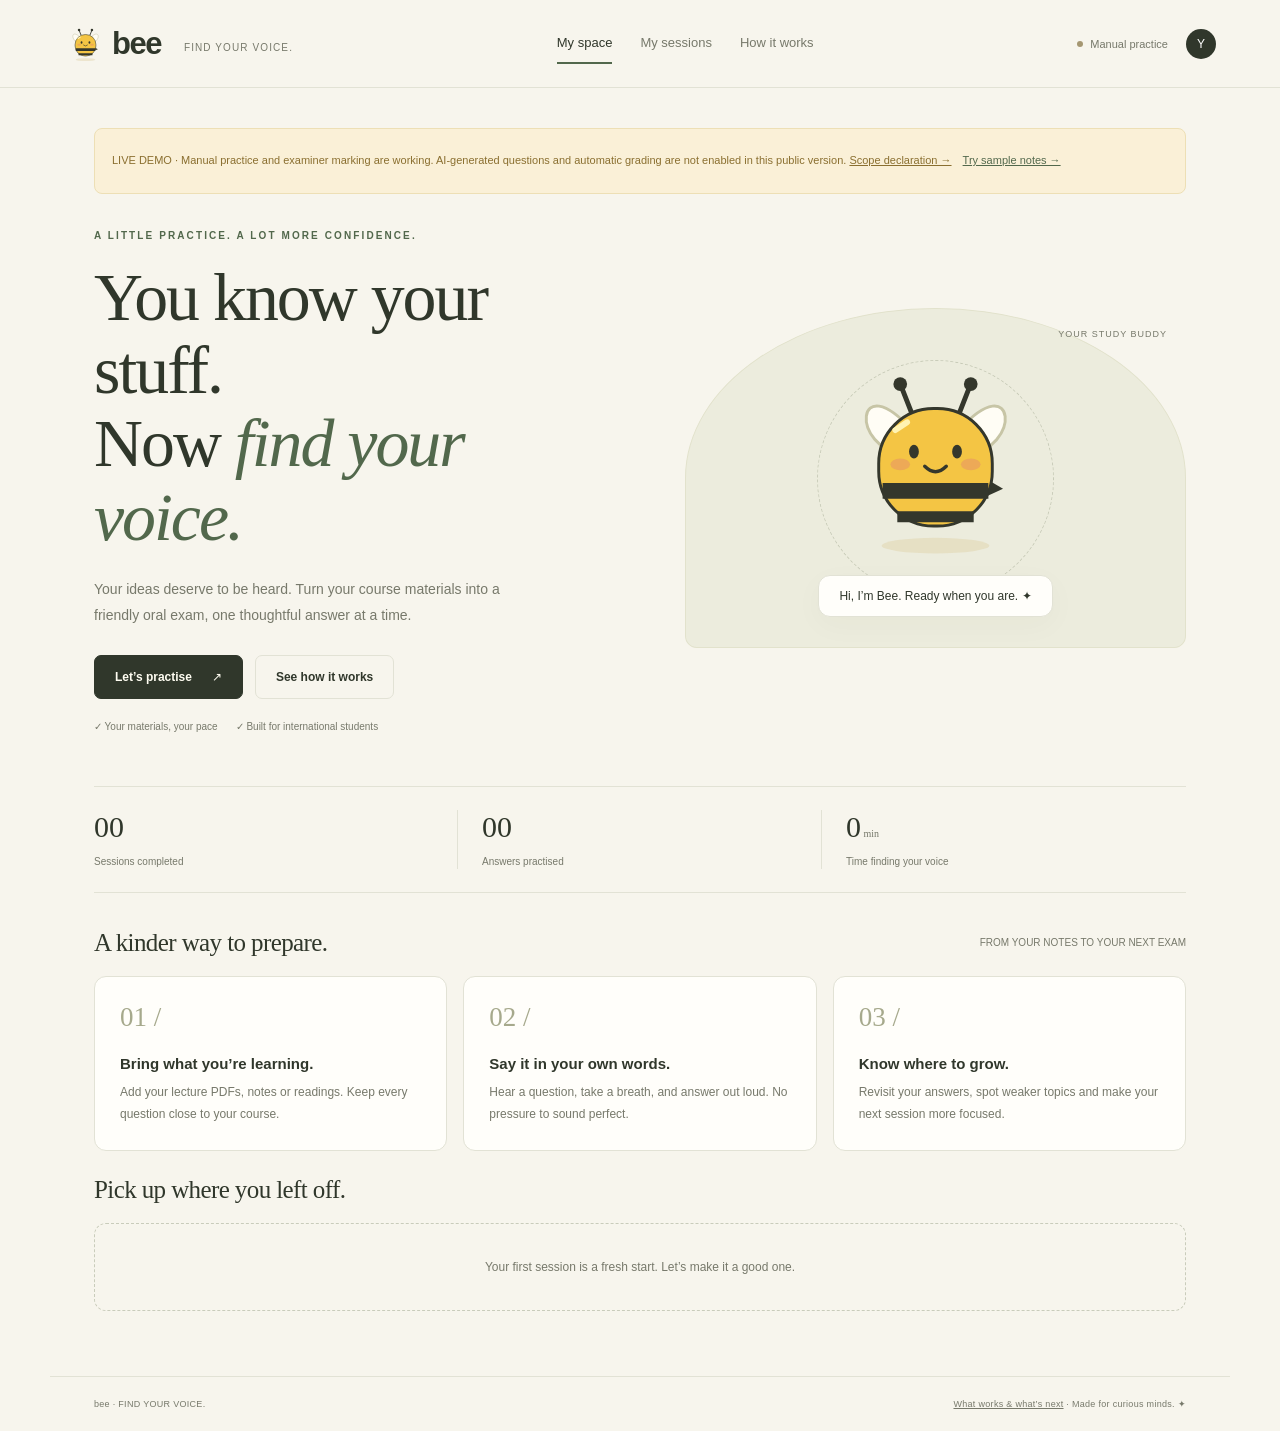
==== index.html @ 73a121e1 "Add files via upload" ====
<!doctype html>
<html lang="en"><head><meta charset="utf-8"><meta name="viewport" content="width=device-width, initial-scale=1"><meta name="theme-color" content="#f7f5ed"><meta name="description" content="Bee helps international students turn course material into confident oral-exam answers."><title>Bee — Find your voice.</title><link rel="icon" href="/bee.svg" type="image/svg+xml"><link rel="stylesheet" href="/styles.css"></head>
<body><a class="skip" href="#main">Skip to content</a><div id="shell"></div><div id="toast" role="status" aria-live="polite" hidden></div><script type="module" src="/app.js"></script></body></html>
---- styles.css ----
:root{--paper:#f7f5ed;--white:#fffefa;--ink:#30372b;--muted:#77796b;--line:#e2e2d5;--honey:#edc452;--green:#52684c;--soft:#edf0e5;--red:#a74536;--serif:Georgia,'Times New Roman',serif;font-family:Inter,-apple-system,BlinkMacSystemFont,'Segoe UI',sans-serif;color:var(--ink);background:var(--paper);font-synthesis:none}*{box-sizing:border-box}body{margin:0}button,input,textarea,select{font:inherit}button,a,input,select,textarea{-webkit-tap-highlight-color:transparent}button{cursor:pointer}a{color:inherit}button:disabled{cursor:wait;opacity:.5}button:focus-visible,a:focus-visible,input:focus-visible,select:focus-visible,textarea:focus-visible{outline:3px solid #8e762c;outline-offset:4px}button{border:0}.skip{position:absolute;top:-80px;padding:15px;background:white;z-index:50}.skip:focus{top:10px}header{height:88px;border-bottom:1px solid var(--line);display:flex;align-items:center;justify-content:space-between;padding:0 5vw;gap:30px;background:var(--paper)}.brand{display:flex;align-items:center;gap:5px;text-decoration:none;font-size:31px;letter-spacing:-1.5px;font-weight:750}.brand img{width:43px;height:43px}.brand small{font-size:10px;letter-spacing:1.1px;font-weight:500;margin:7px 0 0 13px;color:var(--muted)}nav{display:flex;gap:28px}nav button{padding:12px 0;background:transparent;color:var(--muted);font-size:13px;border-bottom:2px solid transparent}nav button.active{color:var(--ink);border-color:var(--green)}.status{font-size:11px;display:flex;gap:7px;align-items:center;color:var(--muted)}.dot{width:6px;height:6px;border-radius:50%;background:#a59772}.dot.online{background:#68845b}.avatar-small{width:30px;height:30px;border-radius:50%;background:var(--ink);color:white;display:grid;place-items:center;font-size:12px}.header-right{display:flex;align-items:center;gap:18px}main{max-width:1180px;margin:auto;padding:40px 44px 65px;min-height:calc(100vh - 150px)}.eyebrow{font-size:10px;letter-spacing:2.1px;font-weight:650;text-transform:uppercase;color:var(--green)}h1,h2,h3,p{margin-top:0}h1{font:normal clamp(40px,5.3vw,68px)/1.08 var(--serif);letter-spacing:-2px;margin:18px 0 22px}h1 em{color:var(--green);font-weight:normal}h2{font:normal 31px/1.2 var(--serif);letter-spacing:-.6px}h3{font-size:15px;font-weight:600;margin-bottom:10px}.lead{font-size:14px;line-height:1.9;color:var(--muted);max-width:430px}.hero{display:grid;grid-template-columns:1.05fr 1fr;gap:65px;padding:20px 0 44px;align-items:center}.row{display:flex;gap:12px;align-items:center;flex-wrap:wrap}.between{justify-content:space-between}.btn{display:inline-flex;align-items:center;justify-content:center;gap:20px;padding:13px 20px;border:1px solid var(--line);border-radius:7px;background:transparent;color:var(--ink);font-size:12px;font-weight:550;min-height:44px;text-decoration:none;transition:background .2s,transform .2s}.btn:hover{background:#eeecdf;transform:translateY(-1px)}.btn.primary{background:var(--ink);color:#fffdf2;border-color:var(--ink)}.btn.primary:hover{background:#4a5542}.btn.honey{background:var(--honey);border-color:var(--honey)}.btn.small{padding:8px 12px;min-height:35px;font-size:11px}.btn.danger{color:var(--red)}.hero-cta{margin-top:26px}.caption{font-size:10px;color:var(--muted);line-height:1.8}.hero-proof{display:flex;gap:18px;margin-top:22px;font-size:10px;color:var(--muted)}.bee-scene{position:relative;min-height:340px;background:#ececdd;border-radius:100% 100% 24px 24px;display:flex;flex-direction:column;align-items:center;justify-content:center;border:1px solid #e2e2cc;isolation:isolate}.bee-scene:before{content:'';position:absolute;width:235px;height:235px;border:1px dashed #c8cbb8;border-radius:50%;z-index:-1}.bee-scene .bee{width:235px;height:235px;animation:float 5s ease-in-out infinite}.speech-bubble{background:var(--white);padding:13px 20px;border:1px solid var(--line);border-radius:12px;font-size:12px;box-shadow:0 8px 30px #31382708}.scene-label{position:absolute;right:18px;top:20px;letter-spacing:1px;font-size:9px;color:var(--muted)}.badge{display:inline-flex;align-items:center;gap:6px;background:var(--soft);padding:5px 9px;border-radius:4px;font-size:9px;font-weight:600;color:var(--green)}.badge.amber{background:#f7edce;color:#897028}.stats{display:grid;grid-template-columns:repeat(3,1fr);border-block:1px solid var(--line);padding:23px 0;margin:10px 0 35px}.stat{border-right:1px solid var(--line);padding:0 24px}.stat:first-child{padding-left:0}.stat:last-child{border:0}.stat strong{font:normal 30px var(--serif);display:block;margin-bottom:7px}.stat small{color:var(--muted);font-size:10px}.section-head{margin:24px 0 18px}.section-head h2{font-size:25px;margin:0}.grid{display:grid;grid-template-columns:repeat(3,1fr);gap:16px}.card{border:1px solid var(--line);border-radius:12px;padding:25px;background:var(--white)}.card.feature{min-height:165px}.feature .number{font:normal 27px var(--serif);color:#a6a98c;display:block;margin-bottom:22px}.card p{font-size:12px;line-height:1.8;color:var(--muted);margin-bottom:0}.card .badge{margin-bottom:15px}.empty{padding:36px;text-align:center;border:1px dashed #c9ccbb;border-radius:12px;color:var(--muted);font-size:12px}.notice{padding:14px 17px;background:#eeefdf;border:1px solid #dce0cb;border-radius:8px;font-size:11px;line-height:1.8;color:#656d54}.notice.amber{background:#faf0d7;border-color:#eddfb5;color:#8a6f30}.page-heading{margin:10px 0 28px}.page-heading h1{font-size:44px;margin:12px 0}.steps{display:flex;gap:0;border-bottom:1px solid var(--line);margin-bottom:32px}.step{flex:1;font-size:11px;padding:16px 0;color:var(--muted);border-bottom:2px solid transparent}.step span{display:inline-grid;place-items:center;width:22px;height:22px;border:1px solid var(--line);border-radius:50%;margin-right:8px;font-size:10px}.step.current{color:var(--ink);border-color:var(--green)}.step.current span{background:var(--ink);color:white;border-color:var(--ink)}.wizard{max-width:800px;margin:auto}.form-layout{display:grid;grid-template-columns:1.5fr 1fr;gap:25px;align-items:start}.form-layout .aside{padding-top:20px}label{display:block;font-size:11px;font-weight:600;margin:20px 0 8px}label:first-child{margin-top:0}input,textarea,select{width:100%;border:1px solid #d9ddce;border-radius:7px;padding:13px;background:var(--white);color:var(--ink);font-size:13px}textarea{resize:vertical;line-height:1.8;min-height:160px}.two{display:grid;grid-template-columns:1fr 1fr;gap:18px}.form-foot{margin-top:25px;display:flex;justify-content:space-between;gap:15px}.drop{display:block;text-align:center;padding:35px 20px;border:1px dashed #b9c2ab;border-radius:10px;background:#f2f4e9;cursor:pointer}.drop strong{display:block;font-size:13px;margin:12px}.drop small{font-size:10px;color:var(--muted)}.drop input{font-size:11px;margin-top:15px}.material{display:flex;justify-content:space-between;align-items:center;padding:13px;border:1px solid var(--line);border-radius:8px;margin-top:10px;font-size:11px}.material small{display:block;color:var(--muted);font-size:10px;margin-top:5px}.text-button{font-size:11px;background:transparent;color:var(--green);padding:8px;text-decoration:underline}.exam-grid{display:grid;grid-template-columns:1fr 1.08fr;gap:25px;align-items:start}.exam-question{font:normal 30px/1.4 var(--serif);margin:25px 0 20px;letter-spacing:-.5px}.exam-bee{width:110px;margin:15px auto 0;display:block}.question-card{min-height:380px}.timer{font:normal 27px ui-monospace,monospace;color:var(--ink)}.progress{height:4px;background:#dfe4d5;border-radius:3px;margin:24px 0;overflow:hidden}.progress i{display:block;height:100%;background:var(--green);width:var(--progress)}.answer-area{min-height:210px}.mic.live{background:#f2d9ce;border-color:#c78062;animation:pulse 1.5s infinite}.divider{height:1px;background:var(--line);margin:22px 0}.word-count{font-size:10px;color:var(--muted)}details{font-size:11px;color:var(--muted);margin-top:20px}summary{cursor:pointer;font-weight:550}.notes-display{white-space:pre-wrap;line-height:1.9;max-height:230px;overflow:auto;padding-top:12px}.result-hero{display:grid;grid-template-columns:1fr auto;gap:25px;align-items:center;margin:20px 0 35px}.score-ring{border:8px solid #dce3ce;width:130px;height:130px;border-radius:50%;display:flex;align-items:center;justify-content:center;flex-direction:column}.score-ring strong{font:normal 39px var(--serif)}.score-ring small{font-size:10px;color:var(--muted)}.review-answer{white-space:pre-wrap;overflow-wrap:anywhere;line-height:1.9;font-size:13px;background:var(--paper);padding:18px;border-radius:8px}.review-card{margin-bottom:15px}.topic{padding:15px 0;border-bottom:1px solid var(--line)}.topic:last-child{border:0}.topic label{margin:0;display:flex;align-items:center;gap:10px}.topic input,.check input{width:auto;accent-color:var(--green)}.topic small{font-size:11px;color:var(--muted)}.weak{color:var(--red)}.checkbox-label{display:flex;align-items:center;gap:9px;font-weight:400;font-size:11px}.checkbox-label input{width:auto}.tabs{display:flex;gap:6px;margin:18px 0}.tabs button{flex:1}.tabs .selected{background:var(--green);color:white;border-color:var(--green)}.recording audio{max-width:100%;height:38px;margin-top:10px}.history-item{display:flex;justify-content:space-between;gap:20px;align-items:center;margin-bottom:12px}.history-item h3{margin:8px 0}.history-item p{font-size:10px}.spinner{display:inline-block;width:13px;height:13px;border:2px solid #8b987a;border-top-color:transparent;border-radius:50%;animation:spin 1s linear infinite}.loading{padding:50px;text-align:center}.loading .bee{width:150px;display:block;margin:auto}.modal-wrap{position:fixed;inset:0;display:grid;place-items:center;background:#27332270;z-index:20;padding:20px}.modal{max-width:420px;width:100%;box-shadow:0 30px 100px #0002}footer{max-width:1180px;margin:auto;padding:22px 44px;border-top:1px solid var(--line);display:flex;justify-content:space-between;font-size:9px;color:var(--muted);letter-spacing:.3px}#toast{position:fixed;bottom:24px;left:50%;transform:translateX(-50%);background:var(--ink);color:#fffefa;padding:14px 23px;border-radius:9px;z-index:50;font-size:12px;max-width:90vw;box-shadow:0 8px 30px #0002}.how{max-width:700px}.how p{font-size:14px;line-height:1.9;color:var(--muted)}.error{font-size:12px;line-height:1.7;color:var(--red)}.quote{font:italic 19px/1.5 var(--serif);color:var(--green);border-left:2px solid #cbd2b7;padding-left:18px;margin-top:25px}[hidden]{display:none!important}@keyframes float{50%{transform:translateY(-8px)}}@keyframes pulse{50%{box-shadow:0 0 0 5px #c780621a}}@keyframes spin{to{transform:rotate(360deg)}}@media(min-width:1350px){.hero{gap:95px}}@media(max-width:760px){header{height:72px;padding:0 20px;gap:10px}.brand small,.header-right .status{display:none}nav{gap:15px}.brand{font-size:27px}.brand img{width:33px;height:33px}main{padding:25px 21px 45px}.hero{gap:25px;grid-template-columns:1fr;padding-top:5px}.hero-copy{order:0}.bee-scene{order:1;min-height:260px;border-radius:16px}.bee-scene .bee{width:185px;height:185px}.bee-scene:before{width:180px;height:180px}.hero h1{font-size:52px}.hero .lead{font-size:13px}.stats{padding:20px 0}.stat{padding:0 14px}.stat strong{font-size:25px}.grid{grid-template-columns:1fr}.card.feature{min-height:0;display:grid;grid-template-columns:40px 1fr;column-gap:10px}.card.feature .number{grid-row:1/3;margin:0}.card.feature h3{margin:0 0 8px}.form-layout,.exam-grid{grid-template-columns:1fr}.form-layout .aside{padding-top:0}.page-heading h1{font-size:37px}.step{font-size:9px}.step span{margin-right:4px;width:18px;height:18px}.wizard .card{padding:20px}.exam-question{font-size:26px}.question-card{min-height:0}.exam-bee{width:85px}.result-hero{grid-template-columns:1fr}.score-ring{width:110px;height:110px}.history-item{align-items:start;flex-direction:column}footer{padding:18px 21px;gap:10px;line-height:1.7}.status{font-size:9px}.hero-proof{gap:10px;font-size:9px}.two{gap:10px}.card{padding:21px}.header-right{gap:0}}@media(prefers-reduced-motion:reduce){*,*:before,*:after{animation:none!important;transition:none!important}}
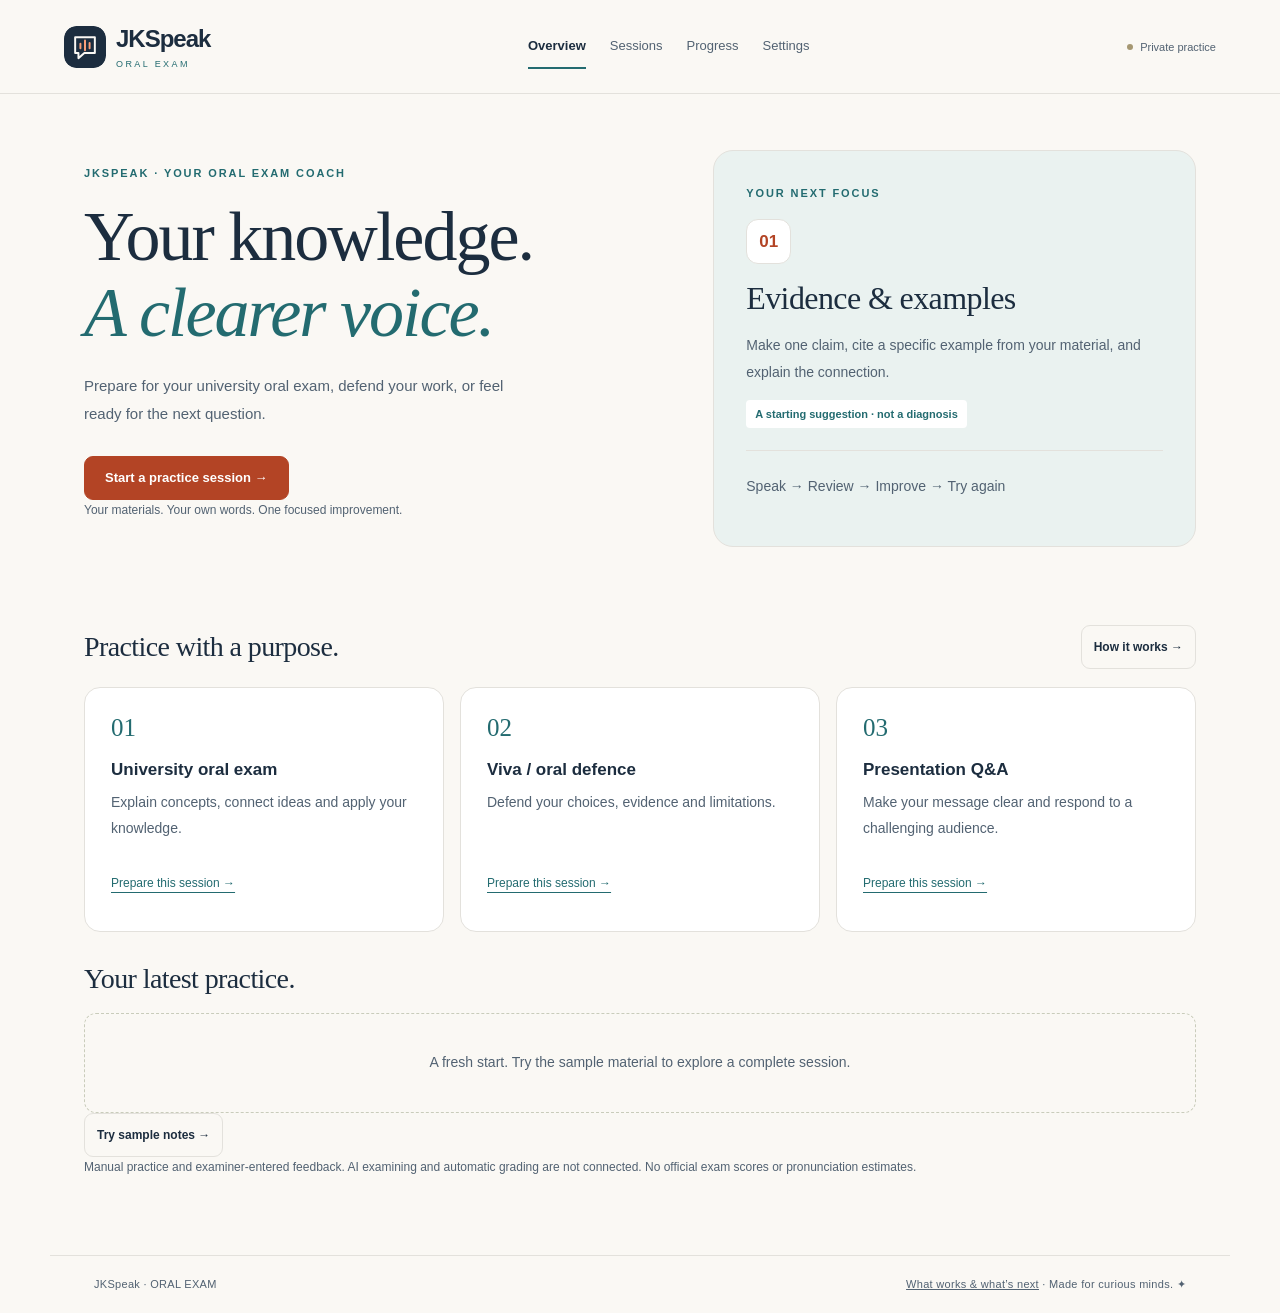
==== commit 64f0d36d: "Build JKSpeak oral-exam practice and learning profile Adopt a speech-wave identity and terracotta/te" ====
--- a/index.html
+++ b/index.html
@@ -1,3 +1,3 @@
 <!doctype html>
-<html lang="en"><head><meta charset="utf-8"><meta name="viewport" content="width=device-width, initial-scale=1"><meta name="theme-color" content="#f7f5ed"><meta name="description" content="Bee helps international students turn course material into confident oral-exam answers."><title>Bee — Find your voice.</title><link rel="icon" href="/bee.svg" type="image/svg+xml"><link rel="stylesheet" href="/styles.css"></head>
-<body><a class="skip" href="#main">Skip to content</a><div id="shell"></div><div id="toast" role="status" aria-live="polite" hidden></div><script type="module" src="/app.js"></script></body></html>
+<html lang="en"><head><meta charset="utf-8"><meta name="viewport" content="width=device-width, initial-scale=1"><meta name="theme-color" content="#faf8f4"><meta name="description" content="JKSpeak helps you prepare for university oral exams, Viva and presentation Q&A with focused practice and evidence-linked self-review."><title>JKSpeak — Oral Exam Practice</title><link rel="icon" href="./jkspeak-mark.svg" type="image/svg+xml"><link rel="stylesheet" href="./styles.css"></head>
+<body><a class="skip" href="#main">Skip to content</a><div id="shell"></div><div id="toast" role="status" aria-live="polite" hidden></div><script type="module" src="./app.js"></script></body></html>
--- a/styles.css
+++ b/styles.css
@@ -1 +1,20 @@
-:root{--paper:#f7f5ed;--white:#fffefa;--ink:#30372b;--muted:#77796b;--line:#e2e2d5;--honey:#edc452;--green:#52684c;--soft:#edf0e5;--red:#a74536;--serif:Georgia,'Times New Roman',serif;font-family:Inter,-apple-system,BlinkMacSystemFont,'Segoe UI',sans-serif;color:var(--ink);background:var(--paper);font-synthesis:none}*{box-sizing:border-box}body{margin:0}button,input,textarea,select{font:inherit}button,a,input,select,textarea{-webkit-tap-highlight-color:transparent}button{cursor:pointer}a{color:inherit}button:disabled{cursor:wait;opacity:.5}button:focus-visible,a:focus-visible,input:focus-visible,select:focus-visible,textarea:focus-visible{outline:3px solid #8e762c;outline-offset:4px}button{border:0}.skip{position:absolute;top:-80px;padding:15px;background:white;z-index:50}.skip:focus{top:10px}header{height:88px;border-bottom:1px solid var(--line);display:flex;align-items:center;justify-content:space-between;padding:0 5vw;gap:30px;background:var(--paper)}.brand{display:flex;align-items:center;gap:5px;text-decoration:none;font-size:31px;letter-spacing:-1.5px;font-weight:750}.brand img{width:43px;height:43px}.brand small{font-size:10px;letter-spacing:1.1px;font-weight:500;margin:7px 0 0 13px;color:var(--muted)}nav{display:flex;gap:28px}nav button{padding:12px 0;background:transparent;color:var(--muted);font-size:13px;border-bottom:2px solid transparent}nav button.active{color:var(--ink);border-color:var(--green)}.status{font-size:11px;display:flex;gap:7px;align-items:center;color:var(--muted)}.dot{width:6px;height:6px;border-radius:50%;background:#a59772}.dot.online{background:#68845b}.avatar-small{width:30px;height:30px;border-radius:50%;background:var(--ink);color:white;display:grid;place-items:center;font-size:12px}.header-right{display:flex;align-items:center;gap:18px}main{max-width:1180px;margin:auto;padding:40px 44px 65px;min-height:calc(100vh - 150px)}.eyebrow{font-size:10px;letter-spacing:2.1px;font-weight:650;text-transform:uppercase;color:var(--green)}h1,h2,h3,p{margin-top:0}h1{font:normal clamp(40px,5.3vw,68px)/1.08 var(--serif);letter-spacing:-2px;margin:18px 0 22px}h1 em{color:var(--green);font-weight:normal}h2{font:normal 31px/1.2 var(--serif);letter-spacing:-.6px}h3{font-size:15px;font-weight:600;margin-bottom:10px}.lead{font-size:14px;line-height:1.9;color:var(--muted);max-width:430px}.hero{display:grid;grid-template-columns:1.05fr 1fr;gap:65px;padding:20px 0 44px;align-items:center}.row{display:flex;gap:12px;align-items:center;flex-wrap:wrap}.between{justify-content:space-between}.btn{display:inline-flex;align-items:center;justify-content:center;gap:20px;padding:13px 20px;border:1px solid var(--line);border-radius:7px;background:transparent;color:var(--ink);font-size:12px;font-weight:550;min-height:44px;text-decoration:none;transition:background .2s,transform .2s}.btn:hover{background:#eeecdf;transform:translateY(-1px)}.btn.primary{background:var(--ink);color:#fffdf2;border-color:var(--ink)}.btn.primary:hover{background:#4a5542}.btn.honey{background:var(--honey);border-color:var(--honey)}.btn.small{padding:8px 12px;min-height:35px;font-size:11px}.btn.danger{color:var(--red)}.hero-cta{margin-top:26px}.caption{font-size:10px;color:var(--muted);line-height:1.8}.hero-proof{display:flex;gap:18px;margin-top:22px;font-size:10px;color:var(--muted)}.bee-scene{position:relative;min-height:340px;background:#ececdd;border-radius:100% 100% 24px 24px;display:flex;flex-direction:column;align-items:center;justify-content:center;border:1px solid #e2e2cc;isolation:isolate}.bee-scene:before{content:'';position:absolute;width:235px;height:235px;border:1px dashed #c8cbb8;border-radius:50%;z-index:-1}.bee-scene .bee{width:235px;height:235px;animation:float 5s ease-in-out infinite}.speech-bubble{background:var(--white);padding:13px 20px;border:1px solid var(--line);border-radius:12px;font-size:12px;box-shadow:0 8px 30px #31382708}.scene-label{position:absolute;right:18px;top:20px;letter-spacing:1px;font-size:9px;color:var(--muted)}.badge{display:inline-flex;align-items:center;gap:6px;background:var(--soft);padding:5px 9px;border-radius:4px;font-size:9px;font-weight:600;color:var(--green)}.badge.amber{background:#f7edce;color:#897028}.stats{display:grid;grid-template-columns:repeat(3,1fr);border-block:1px solid var(--line);padding:23px 0;margin:10px 0 35px}.stat{border-right:1px solid var(--line);padding:0 24px}.stat:first-child{padding-left:0}.stat:last-child{border:0}.stat strong{font:normal 30px var(--serif);display:block;margin-bottom:7px}.stat small{color:var(--muted);font-size:10px}.section-head{margin:24px 0 18px}.section-head h2{font-size:25px;margin:0}.grid{display:grid;grid-template-columns:repeat(3,1fr);gap:16px}.card{border:1px solid var(--line);border-radius:12px;padding:25px;background:var(--white)}.card.feature{min-height:165px}.feature .number{font:normal 27px var(--serif);color:#a6a98c;display:block;margin-bottom:22px}.card p{font-size:12px;line-height:1.8;color:var(--muted);margin-bottom:0}.card .badge{margin-bottom:15px}.empty{padding:36px;text-align:center;border:1px dashed #c9ccbb;border-radius:12px;color:var(--muted);font-size:12px}.notice{padding:14px 17px;background:#eeefdf;border:1px solid #dce0cb;border-radius:8px;font-size:11px;line-height:1.8;color:#656d54}.notice.amber{background:#faf0d7;border-color:#eddfb5;color:#8a6f30}.page-heading{margin:10px 0 28px}.page-heading h1{font-size:44px;margin:12px 0}.steps{display:flex;gap:0;border-bottom:1px solid var(--line);margin-bottom:32px}.step{flex:1;font-size:11px;padding:16px 0;color:var(--muted);border-bottom:2px solid transparent}.step span{display:inline-grid;place-items:center;width:22px;height:22px;border:1px solid var(--line);border-radius:50%;margin-right:8px;font-size:10px}.step.current{color:var(--ink);border-color:var(--green)}.step.current span{background:var(--ink);color:white;border-color:var(--ink)}.wizard{max-width:800px;margin:auto}.form-layout{display:grid;grid-template-columns:1.5fr 1fr;gap:25px;align-items:start}.form-layout .aside{padding-top:20px}label{display:block;font-size:11px;font-weight:600;margin:20px 0 8px}label:first-child{margin-top:0}input,textarea,select{width:100%;border:1px solid #d9ddce;border-radius:7px;padding:13px;background:var(--white);color:var(--ink);font-size:13px}textarea{resize:vertical;line-height:1.8;min-height:160px}.two{display:grid;grid-template-columns:1fr 1fr;gap:18px}.form-foot{margin-top:25px;display:flex;justify-content:space-between;gap:15px}.drop{display:block;text-align:center;padding:35px 20px;border:1px dashed #b9c2ab;border-radius:10px;background:#f2f4e9;cursor:pointer}.drop strong{display:block;font-size:13px;margin:12px}.drop small{font-size:10px;color:var(--muted)}.drop input{font-size:11px;margin-top:15px}.material{display:flex;justify-content:space-between;align-items:center;padding:13px;border:1px solid var(--line);border-radius:8px;margin-top:10px;font-size:11px}.material small{display:block;color:var(--muted);font-size:10px;margin-top:5px}.text-button{font-size:11px;background:transparent;color:var(--green);padding:8px;text-decoration:underline}.exam-grid{display:grid;grid-template-columns:1fr 1.08fr;gap:25px;align-items:start}.exam-question{font:normal 30px/1.4 var(--serif);margin:25px 0 20px;letter-spacing:-.5px}.exam-bee{width:110px;margin:15px auto 0;display:block}.question-card{min-height:380px}.timer{font:normal 27px ui-monospace,monospace;color:var(--ink)}.progress{height:4px;background:#dfe4d5;border-radius:3px;margin:24px 0;overflow:hidden}.progress i{display:block;height:100%;background:var(--green);width:var(--progress)}.answer-area{min-height:210px}.mic.live{background:#f2d9ce;border-color:#c78062;animation:pulse 1.5s infinite}.divider{height:1px;background:var(--line);margin:22px 0}.word-count{font-size:10px;color:var(--muted)}details{font-size:11px;color:var(--muted);margin-top:20px}summary{cursor:pointer;font-weight:550}.notes-display{white-space:pre-wrap;line-height:1.9;max-height:230px;overflow:auto;padding-top:12px}.result-hero{display:grid;grid-template-columns:1fr auto;gap:25px;align-items:center;margin:20px 0 35px}.score-ring{border:8px solid #dce3ce;width:130px;height:130px;border-radius:50%;display:flex;align-items:center;justify-content:center;flex-direction:column}.score-ring strong{font:normal 39px var(--serif)}.score-ring small{font-size:10px;color:var(--muted)}.review-answer{white-space:pre-wrap;overflow-wrap:anywhere;line-height:1.9;font-size:13px;background:var(--paper);padding:18px;border-radius:8px}.review-card{margin-bottom:15px}.topic{padding:15px 0;border-bottom:1px solid var(--line)}.topic:last-child{border:0}.topic label{margin:0;display:flex;align-items:center;gap:10px}.topic input,.check input{width:auto;accent-color:var(--green)}.topic small{font-size:11px;color:var(--muted)}.weak{color:var(--red)}.checkbox-label{display:flex;align-items:center;gap:9px;font-weight:400;font-size:11px}.checkbox-label input{width:auto}.tabs{display:flex;gap:6px;margin:18px 0}.tabs button{flex:1}.tabs .selected{background:var(--green);color:white;border-color:var(--green)}.recording audio{max-width:100%;height:38px;margin-top:10px}.history-item{display:flex;justify-content:space-between;gap:20px;align-items:center;margin-bottom:12px}.history-item h3{margin:8px 0}.history-item p{font-size:10px}.spinner{display:inline-block;width:13px;height:13px;border:2px solid #8b987a;border-top-color:transparent;border-radius:50%;animation:spin 1s linear infinite}.loading{padding:50px;text-align:center}.loading .bee{width:150px;display:block;margin:auto}.modal-wrap{position:fixed;inset:0;display:grid;place-items:center;background:#27332270;z-index:20;padding:20px}.modal{max-width:420px;width:100%;box-shadow:0 30px 100px #0002}footer{max-width:1180px;margin:auto;padding:22px 44px;border-top:1px solid var(--line);display:flex;justify-content:space-between;font-size:9px;color:var(--muted);letter-spacing:.3px}#toast{position:fixed;bottom:24px;left:50%;transform:translateX(-50%);background:var(--ink);color:#fffefa;padding:14px 23px;border-radius:9px;z-index:50;font-size:12px;max-width:90vw;box-shadow:0 8px 30px #0002}.how{max-width:700px}.how p{font-size:14px;line-height:1.9;color:var(--muted)}.error{font-size:12px;line-height:1.7;color:var(--red)}.quote{font:italic 19px/1.5 var(--serif);color:var(--green);border-left:2px solid #cbd2b7;padding-left:18px;margin-top:25px}[hidden]{display:none!important}@keyframes float{50%{transform:translateY(-8px)}}@keyframes pulse{50%{box-shadow:0 0 0 5px #c780621a}}@keyframes spin{to{transform:rotate(360deg)}}@media(min-width:1350px){.hero{gap:95px}}@media(max-width:760px){header{height:72px;padding:0 20px;gap:10px}.brand small,.header-right .status{display:none}nav{gap:15px}.brand{font-size:27px}.brand img{width:33px;height:33px}main{padding:25px 21px 45px}.hero{gap:25px;grid-template-columns:1fr;padding-top:5px}.hero-copy{order:0}.bee-scene{order:1;min-height:260px;border-radius:16px}.bee-scene .bee{width:185px;height:185px}.bee-scene:before{width:180px;height:180px}.hero h1{font-size:52px}.hero .lead{font-size:13px}.stats{padding:20px 0}.stat{padding:0 14px}.stat strong{font-size:25px}.grid{grid-template-columns:1fr}.card.feature{min-height:0;display:grid;grid-template-columns:40px 1fr;column-gap:10px}.card.feature .number{grid-row:1/3;margin:0}.card.feature h3{margin:0 0 8px}.form-layout,.exam-grid{grid-template-columns:1fr}.form-layout .aside{padding-top:0}.page-heading h1{font-size:37px}.step{font-size:9px}.step span{margin-right:4px;width:18px;height:18px}.wizard .card{padding:20px}.exam-question{font-size:26px}.question-card{min-height:0}.exam-bee{width:85px}.result-hero{grid-template-columns:1fr}.score-ring{width:110px;height:110px}.history-item{align-items:start;flex-direction:column}footer{padding:18px 21px;gap:10px;line-height:1.7}.status{font-size:9px}.hero-proof{gap:10px;font-size:9px}.two{gap:10px}.card{padding:21px}.header-right{gap:0}}@media(prefers-reduced-motion:reduce){*,*:before,*:after{animation:none!important;transition:none!important}}
+:root{--paper:#f7f5ed;--white:#fffefa;--ink:#30372b;--muted:#77796b;--line:#e2e2d5;--accent:#edc452;--green:#52684c;--soft:#edf0e5;--red:#a74536;--serif:Georgia,'Times New Roman',serif;font-family:Inter,-apple-system,BlinkMacSystemFont,'Segoe UI',sans-serif;color:var(--ink);background:var(--paper);font-synthesis:none}*{box-sizing:border-box}body{margin:0}button,input,textarea,select{font:inherit}button,a,input,select,textarea{-webkit-tap-highlight-color:transparent}button{cursor:pointer}a{color:inherit}button:disabled{cursor:wait;opacity:.5}button:focus-visible,a:focus-visible,input:focus-visible,select:focus-visible,textarea:focus-visible{outline:3px solid #8e762c;outline-offset:4px}button{border:0}.skip{position:absolute;top:-80px;padding:15px;background:white;z-index:50}.skip:focus{top:10px}header{height:88px;border-bottom:1px solid var(--line);display:flex;align-items:center;justify-content:space-between;padding:0 5vw;gap:30px;background:var(--paper)}.brand{display:flex;align-items:center;gap:5px;text-decoration:none;font-size:31px;letter-spacing:-1.5px;font-weight:750}.brand img{width:43px;height:43px}.brand small{font-size:10px;letter-spacing:1.1px;font-weight:500;margin:7px 0 0 13px;color:var(--muted)}nav{display:flex;gap:28px}nav button{padding:12px 0;background:transparent;color:var(--muted);font-size:13px;border-bottom:2px solid transparent}nav button.active{color:var(--ink);border-color:var(--green)}.status{font-size:11px;display:flex;gap:7px;align-items:center;color:var(--muted)}.dot{width:6px;height:6px;border-radius:50%;background:#a59772}.dot.online{background:#68845b}.avatar-small{width:30px;height:30px;border-radius:50%;background:var(--ink);color:white;display:grid;place-items:center;font-size:12px}.header-right{display:flex;align-items:center;gap:18px}main{max-width:1180px;margin:auto;padding:40px 44px 65px;min-height:calc(100vh - 150px)}.eyebrow{font-size:10px;letter-spacing:2.1px;font-weight:650;text-transform:uppercase;color:var(--green)}h1,h2,h3,p{margin-top:0}h1{font:normal clamp(40px,5.3vw,68px)/1.08 var(--serif);letter-spacing:-2px;margin:18px 0 22px}h1 em{color:var(--green);font-weight:normal}h2{font:normal 31px/1.2 var(--serif);letter-spacing:-.6px}h3{font-size:15px;font-weight:600;margin-bottom:10px}.lead{font-size:14px;line-height:1.9;color:var(--muted);max-width:430px}.hero{display:grid;grid-template-columns:1.05fr 1fr;gap:65px;padding:20px 0 44px;align-items:center}.row{display:flex;gap:12px;align-items:center;flex-wrap:wrap}.between{justify-content:space-between}.btn{display:inline-flex;align-items:center;justify-content:center;gap:20px;padding:13px 20px;border:1px solid var(--line);border-radius:7px;background:transparent;color:var(--ink);font-size:12px;font-weight:550;min-height:44px;text-decoration:none;transition:background .2s,transform .2s}.btn:hover{background:#eeecdf;transform:translateY(-1px)}.btn.primary{background:var(--ink);color:#fffdf2;border-color:var(--ink)}.btn.primary:hover{background:#4a5542}.btn.accent{background:var(--accent);border-color:var(--accent)}.btn.small{padding:8px 12px;min-height:35px;font-size:11px}.btn.danger{color:var(--red)}.hero-cta{margin-top:26px}.caption{font-size:10px;color:var(--muted);line-height:1.8}.hero-proof{display:flex;gap:18px;margin-top:22px;font-size:10px;color:var(--muted)}.companion-scene{position:relative;min-height:340px;background:#ececdd;border-radius:100% 100% 24px 24px;display:flex;flex-direction:column;align-items:center;justify-content:center;border:1px solid #e2e2cc;isolation:isolate}.companion-scene:before{content:'';position:absolute;width:235px;height:235px;border:1px dashed #c8cbb8;border-radius:50%;z-index:-1}.companion-scene .brand-visual{width:235px;height:235px;animation:float 5s ease-in-out infinite}.speech-bubble{background:var(--white);padding:13px 20px;border:1px solid var(--line);border-radius:12px;font-size:12px;box-shadow:0 8px 30px #31382708}.scene-label{position:absolute;right:18px;top:20px;letter-spacing:1px;font-size:9px;color:var(--muted)}.badge{display:inline-flex;align-items:center;gap:6px;background:var(--soft);padding:5px 9px;border-radius:4px;font-size:9px;font-weight:600;color:var(--green)}.badge.amber{background:#f7edce;color:#897028}.stats{display:grid;grid-template-columns:repeat(3,1fr);border-block:1px solid var(--line);padding:23px 0;margin:10px 0 35px}.stat{border-right:1px solid var(--line);padding:0 24px}.stat:first-child{padding-left:0}.stat:last-child{border:0}.stat strong{font:normal 30px var(--serif);display:block;margin-bottom:7px}.stat small{color:var(--muted);font-size:10px}.section-head{margin:24px 0 18px}.section-head h2{font-size:25px;margin:0}.grid{display:grid;grid-template-columns:repeat(3,1fr);gap:16px}.card{border:1px solid var(--line);border-radius:12px;padding:25px;background:var(--white)}.card.feature{min-height:165px}.feature .number{font:normal 27px var(--serif);color:#a6a98c;display:block;margin-bottom:22px}.card p{font-size:12px;line-height:1.8;color:var(--muted);margin-bottom:0}.card .badge{margin-bottom:15px}.empty{padding:36px;text-align:center;border:1px dashed #c9ccbb;border-radius:12px;color:var(--muted);font-size:12px}.notice{padding:14px 17px;background:#eeefdf;border:1px solid #dce0cb;border-radius:8px;font-size:11px;line-height:1.8;color:#656d54}.notice.amber{background:#faf0d7;border-color:#eddfb5;color:#8a6f30}.page-heading{margin:10px 0 28px}.page-heading h1{font-size:44px;margin:12px 0}.steps{display:flex;gap:0;border-bottom:1px solid var(--line);margin-bottom:32px}.step{flex:1;font-size:11px;padding:16px 0;color:var(--muted);border-bottom:2px solid transparent}.step span{display:inline-grid;place-items:center;width:22px;height:22px;border:1px solid var(--line);border-radius:50%;margin-right:8px;font-size:10px}.step.current{color:var(--ink);border-color:var(--green)}.step.current span{background:var(--ink);color:white;border-color:var(--ink)}.wizard{max-width:800px;margin:auto}.form-layout{display:grid;grid-template-columns:1.5fr 1fr;gap:25px;align-items:start}.form-layout .aside{padding-top:20px}label{display:block;font-size:11px;font-weight:600;margin:20px 0 8px}label:first-child{margin-top:0}input,textarea,select{width:100%;border:1px solid #d9ddce;border-radius:7px;padding:13px;background:var(--white);color:var(--ink);font-size:13px}textarea{resize:vertical;line-height:1.8;min-height:160px}.two{display:grid;grid-template-columns:1fr 1fr;gap:18px}.form-foot{margin-top:25px;display:flex;justify-content:space-between;gap:15px}.drop{display:block;text-align:center;padding:35px 20px;border:1px dashed #b9c2ab;border-radius:10px;background:#f2f4e9;cursor:pointer}.drop strong{display:block;font-size:13px;margin:12px}.drop small{font-size:10px;color:var(--muted)}.drop input{font-size:11px;margin-top:15px}.material{display:flex;justify-content:space-between;align-items:center;padding:13px;border:1px solid var(--line);border-radius:8px;margin-top:10px;font-size:11px}.material small{display:block;color:var(--muted);font-size:10px;margin-top:5px}.text-button{font-size:11px;background:transparent;color:var(--green);padding:8px;text-decoration:underline}.exam-grid{display:grid;grid-template-columns:1fr 1.08fr;gap:25px;align-items:start}.exam-question{font:normal 30px/1.4 var(--serif);margin:25px 0 20px;letter-spacing:-.5px}.exam-mark{width:110px;margin:15px auto 0;display:block}.question-card{min-height:380px}.timer{font:normal 27px ui-monospace,monospace;color:var(--ink)}.progress{height:4px;background:#dfe4d5;border-radius:3px;margin:24px 0;overflow:hidden}.progress i{display:block;height:100%;background:var(--green);width:var(--progress)}.answer-area{min-height:210px}.mic.live{background:#f2d9ce;border-color:#c78062;animation:pulse 1.5s infinite}.divider{height:1px;background:var(--line);margin:22px 0}.word-count{font-size:10px;color:var(--muted)}details{font-size:11px;color:var(--muted);margin-top:20px}summary{cursor:pointer;font-weight:550}.notes-display{white-space:pre-wrap;line-height:1.9;max-height:230px;overflow:auto;padding-top:12px}.result-hero{display:grid;grid-template-columns:1fr auto;gap:25px;align-items:center;margin:20px 0 35px}.score-ring{border:8px solid #dce3ce;width:130px;height:130px;border-radius:50%;display:flex;align-items:center;justify-content:center;flex-direction:column}.score-ring strong{font:normal 39px var(--serif)}.score-ring small{font-size:10px;color:var(--muted)}.review-answer{white-space:pre-wrap;overflow-wrap:anywhere;line-height:1.9;font-size:13px;background:var(--paper);padding:18px;border-radius:8px}.review-card{margin-bottom:15px}.topic{padding:15px 0;border-bottom:1px solid var(--line)}.topic:last-child{border:0}.topic label{margin:0;display:flex;align-items:center;gap:10px}.topic input,.check input{width:auto;accent-color:var(--green)}.topic small{font-size:11px;color:var(--muted)}.weak{color:var(--red)}.checkbox-label{display:flex;align-items:center;gap:9px;font-weight:400;font-size:11px}.checkbox-label input{width:auto}.tabs{display:flex;gap:6px;margin:18px 0}.tabs button{flex:1}.tabs .selected{background:var(--green);color:white;border-color:var(--green)}.recording audio{max-width:100%;height:38px;margin-top:10px}.history-item{display:flex;justify-content:space-between;gap:20px;align-items:center;margin-bottom:12px}.history-item h3{margin:8px 0}.history-item p{font-size:10px}.spinner{display:inline-block;width:13px;height:13px;border:2px solid #8b987a;border-top-color:transparent;border-radius:50%;animation:spin 1s linear infinite}.loading{padding:50px;text-align:center}.loading .brand-visual{width:150px;display:block;margin:auto}.modal-wrap{position:fixed;inset:0;display:grid;place-items:center;background:#27332270;z-index:20;padding:20px}.modal{max-width:420px;width:100%;box-shadow:0 30px 100px #0002}footer{max-width:1180px;margin:auto;padding:22px 44px;border-top:1px solid var(--line);display:flex;justify-content:space-between;font-size:9px;color:var(--muted);letter-spacing:.3px}#toast{position:fixed;bottom:24px;left:50%;transform:translateX(-50%);background:var(--ink);color:#fffefa;padding:14px 23px;border-radius:9px;z-index:50;font-size:12px;max-width:90vw;box-shadow:0 8px 30px #0002}.how{max-width:700px}.how p{font-size:14px;line-height:1.9;color:var(--muted)}.error{font-size:12px;line-height:1.7;color:var(--red)}.quote{font:italic 19px/1.5 var(--serif);color:var(--green);border-left:2px solid #cbd2b7;padding-left:18px;margin-top:25px}[hidden]{display:none!important}@keyframes float{50%{transform:translateY(-8px)}}@keyframes pulse{50%{box-shadow:0 0 0 5px #c780621a}}@keyframes spin{to{transform:rotate(360deg)}}@media(min-width:1350px){.hero{gap:95px}}@media(max-width:760px){header{height:72px;padding:0 20px;gap:10px}.brand small,.header-right .status{display:none}nav{gap:15px}.brand{font-size:27px}.brand img{width:33px;height:33px}main{padding:25px 21px 45px}.hero{gap:25px;grid-template-columns:1fr;padding-top:5px}.hero-copy{order:0}.companion-scene{order:1;min-height:260px;border-radius:16px}.companion-scene .brand-visual{width:185px;height:185px}.companion-scene:before{width:180px;height:180px}.hero h1{font-size:52px}.hero .lead{font-size:13px}.stats{padding:20px 0}.stat{padding:0 14px}.stat strong{font-size:25px}.grid{grid-template-columns:1fr}.card.feature{min-height:0;display:grid;grid-template-columns:40px 1fr;column-gap:10px}.card.feature .number{grid-row:1/3;margin:0}.card.feature h3{margin:0 0 8px}.form-layout,.exam-grid{grid-template-columns:1fr}.form-layout .aside{padding-top:0}.page-heading h1{font-size:37px}.step{font-size:9px}.step span{margin-right:4px;width:18px;height:18px}.wizard .card{padding:20px}.exam-question{font-size:26px}.question-card{min-height:0}.exam-mark{width:85px}.result-hero{grid-template-columns:1fr}.score-ring{width:110px;height:110px}.history-item{align-items:start;flex-direction:column}footer{padding:18px 21px;gap:10px;line-height:1.7}.status{font-size:9px}.hero-proof{gap:10px;font-size:9px}.two{gap:10px}.card{padding:21px}.header-right{gap:0}}@media(prefers-reduced-motion:reduce){*,*:before,*:after{animation:none!important;transition:none!important}}
+
+/* JKSpeak: a calm workspace for university oral assessment. */
+:root{--paper:#f7f8fc;--white:#fff;--ink:#182638;--muted:#526272;--line:#dce3e9;--accent:#f2b944;--green:#215c63;--soft:#e8f1f0;--red:#a53c35;--serif:Georgia,'Times New Roman',serif}
+:root[data-theme=dark]{--paper:#131d29;--white:#1c2a39;--ink:#edf3f7;--muted:#b2c2cf;--line:#3e5263;--green:#9bd6cf;--soft:#243e43;--red:#ffb0a9;color-scheme:dark}
+header{height:94px;max-width:1440px;margin:auto;gap:22px}header .brand{font-size:24px;letter-spacing:-1px;gap:10px}.brand>span{display:flex;flex-direction:column}.brand small{display:block;margin:6px 0 0;font-size:9px;letter-spacing:2.4px;color:var(--green)}nav{gap:24px}nav button{min-height:44px;font-size:13px}nav button.active{font-weight:650}.brand img{width:42px;height:42px}main{max-width:1200px;padding-top:44px}main:focus{outline:none}.hero{gap:50px;padding:25px 0 48px;grid-template-columns:1.2fr 1fr}.hero h1{font-size:clamp(44px,5.5vw,70px)}.hero .lead{font-size:15px;line-height:1.85}.hero-cta{margin-top:28px}.btn{border-radius:9px;font-size:13px;gap:12px}.btn.small{min-height:44px;font-size:12px}.btn.primary,.btn.accent{background:var(--accent);border-color:var(--accent);color:#182638;font-weight:650}.btn.primary:hover{background:#f6c663;border-color:#f6c663}.btn:hover{background:var(--soft)}.btn.primary:hover{background:#f6c663}.text-button{min-height:44px;font-size:12px}.caption{font-size:12px}.lead{font-size:15px}.eyebrow{font-size:11px;letter-spacing:1.9px}.card p{font-size:14px;line-height:1.85}.card{padding:26px;border-radius:16px}.card.feature{display:flex;flex-direction:column;align-items:flex-start;min-height:245px}.feature .number{font-size:25px;color:var(--green);margin-bottom:18px}.feature h3{font-size:17px}.feature .text-button{margin-top:auto;padding-left:0;text-underline-offset:5px}.feature p{margin-bottom:10px}.section-head{margin-top:30px}.section-head h2{font-size:28px}.empty{font-size:14px;line-height:1.8}.today-card{padding:32px;background:var(--soft);border:1px solid var(--line);border-radius:20px}.today-card h2{font-size:32px;margin:15px 0}.today-card p{font-size:14px;line-height:1.9;color:var(--muted)}.today-card .badge{background:var(--white);line-height:1.7;font-size:11px}.focus-symbol{font-size:35px;margin-top:18px;color:var(--green)}.badge{font-size:11px;line-height:1.6}.notice,.notice.amber{background:var(--soft);border-color:var(--line);color:var(--green);font-size:13px}.notice.amber{background:#fcf0d3;color:#6d5119;border-color:#eddbb1}.card h4{font-size:15px;margin:24px 0 10px}.card .review-answer{font-size:14px}.coach-form{margin-top:25px;border-top:1px solid var(--line)}.coach-form textarea{min-height:95px}.coach-form .btn{margin-top:15px}.coach-form [role=status]{min-height:22px;margin-top:10px}.comparison{padding-top:16px}.review-actions{padding-top:10px}.reflection-panel{margin:20px 0}.reflection-panel h2{margin-top:12px}.reflection-panel .two{align-items:center}.skill-grid{grid-template-columns:repeat(2,1fr)}.skill-grid h3{font-size:18px}.settings-actions{margin-top:18px}label{font-size:13px}input,select,textarea{font-size:14px;border-color:var(--line);min-height:46px}.wizard{max-width:900px}.wizard .aside .brand-visual{width:140px;display:block;margin:0 auto}.wizard .aside p{font-size:14px;line-height:1.8}.step{font-size:12px}.history-item h3{font-size:17px}.history-item p{font-size:12px}.history-item{margin-top:12px}.hint{padding:15px;background:var(--soft);border-radius:8px}.hint p{padding-top:12px}.answer-area{min-height:260px}.question-card .exam-mark{width:80px}.question-card h2{font-size:30px}.question-card .badge{margin:0}.word-count{font-size:12px}.timer{font-variant-numeric:tabular-nums}.score-ring{border-color:var(--line)}details{font-size:13px}summary{min-height:44px;display:list-item;align-content:center}details p{margin-top:12px}.notes-display{font-size:13px}.drop{background:var(--soft);border-color:var(--green)}.drop strong{font-size:15px}.drop small{font-size:12px}.drop input{font-size:13px}.material{font-size:13px}.material small{font-size:12px}.progress{background:var(--line)}.btn:focus-visible,button:focus-visible,a:focus-visible,input:focus-visible,select:focus-visible,textarea:focus-visible{outline-color:var(--green)}.checkbox-label{min-height:44px}footer{font-size:11px}.how p{color:var(--muted)}.how h2{margin-top:30px}.result-hero h1{font-size:50px}.settings-actions .danger{border-color:var(--red)}
+:root[data-theme=dark] .btn.primary,:root[data-theme=dark] .btn.accent{color:#182638}:root[data-theme=dark] .notice.amber{background:#3b3323;color:#f1d493;border-color:#655535}:root[data-theme=dark] .badge.amber{background:#463c26;color:#f1d493}:root[data-theme=dark] .companion-scene{background:var(--soft)}
+@media(max-width:760px){header{height:auto;min-height:112px;padding:16px 21px 0;flex-wrap:wrap;gap:8px}.brand small{display:block}.brand{flex:1}header .status{font-size:11px}nav{order:3;width:100%;justify-content:space-between;gap:8px}nav button{font-size:12px;min-width:44px;padding:12px 3px}main{padding:26px 20px 45px}.hero{grid-template-columns:1fr;gap:24px;padding:5px 0 18px}.hero h1{font-size:48px}.today-card{padding:25px}.today-card h2{font-size:29px}.grid.skill-grid{grid-template-columns:1fr}.card.feature{min-height:0;display:flex}.card.feature .number{margin-bottom:12px}.form-layout,.exam-grid{grid-template-columns:1fr}.two{grid-template-columns:1fr}.steps{margin-bottom:24px}.step{font-size:11px;padding:14px 3px}.step span{display:block;margin:0 0 8px}.result-hero h1{font-size:42px}.review-actions{align-items:stretch}.review-actions .btn{width:100%}.score-ring{width:130px;height:130px}.question-card h2{font-size:27px}.today-card .badge{white-space:normal}.hero-cta .btn{width:100%}.form-foot .btn{font-size:12px;gap:6px}.history-item .row{width:100%}footer{flex-direction:column}.header-right{display:none}}
+@media(forced-colors:active){.btn,.card,.today-card{border:1px solid CanvasText}.progress i{background:Highlight}}
+#toast{color:var(--paper);line-height:1.6}.topic label{min-height:44px}#voice-status{min-height:3em}
+
+/* JKSpeak identity: academic ink, calm teal and a warm terracotta action. */
+:root{--paper:#faf8f4;--white:#fff;--ink:#1c2d3f;--muted:#526272;--line:#e3e1dc;--green:#236b70;--soft:#eaf2f0;--accent:#b34425;--accent-hover:#92361d;--red:#a43838}
+:root[data-theme=dark]{--paper:#14212e;--white:#1c2c3b;--ink:#edf2f6;--muted:#b6c6d2;--line:#3c5262;--green:#9ed5ce;--soft:#223e43;--accent:#efab8d;--accent-hover:#f4bda6}
+.btn.primary,.btn.accent{background:var(--accent);border-color:var(--accent);color:#fff;font-weight:650}.btn.primary:hover,.btn.accent:hover{background:var(--accent-hover);border-color:var(--accent-hover)}
+:root[data-theme=dark] .btn.primary,:root[data-theme=dark] .btn.accent{color:#1c2d3f}
+.brand-visual{width:64px;height:64px;object-fit:contain}.exam-mark{width:62px;height:62px;margin:24px 0 0;display:block}.loading .brand-visual{display:block;margin:0 auto 24px;width:84px;height:84px}.result-hero>.brand-visual{width:100px;height:100px;margin:0}.study-companion{display:block;width:138px;height:138px;object-fit:contain;border-radius:30px;margin:0 0 28px}.wizard .aside .eyebrow{display:block}.wizard .aside{background:var(--soft);padding:25px!important;border-radius:16px}.wizard .aside .quote{border-left:2px solid var(--green);font-size:20px}.focus-symbol{width:45px;height:45px;display:grid;place-items:center;border:1px solid var(--line);border-radius:12px;font-size:17px;font-weight:650;background:var(--white);color:var(--accent)}.hero{padding-top:12px}.today-card{background:var(--soft)}.practice-cycle{list-style:none;padding:0;margin:20px 0 0;display:grid;gap:12px}.practice-cycle li{padding:14px 16px;background:var(--paper);border:1px solid var(--line);border-radius:10px;font-size:14px;line-height:1.7}.weekly-plan progress{width:100%;height:12px;accent-color:var(--green);margin-top:18px}.btn:disabled{cursor:not-allowed}header .brand img{border-radius:12px}.notice.amber{color:#735023;background:#fcf0dd;border-color:#e7d7bb}
+@media(max-width:760px){.study-companion{width:108px;height:108px}.wizard .aside{padding:22px!important}.hero{padding-top:5px}.exam-mark{width:52px;height:52px}.practice-cycle li{padding:12px}}
+.skip{background:var(--white);color:var(--ink);border:1px solid var(--line)}.mic.live{background:#fff0df;color:#783a20;border-color:#b34425}:root[data-theme=dark] .mic.live{background:#5c3328;color:#ffe2d5;border-color:#efab8d}
+.btn{transition:transform .2s}
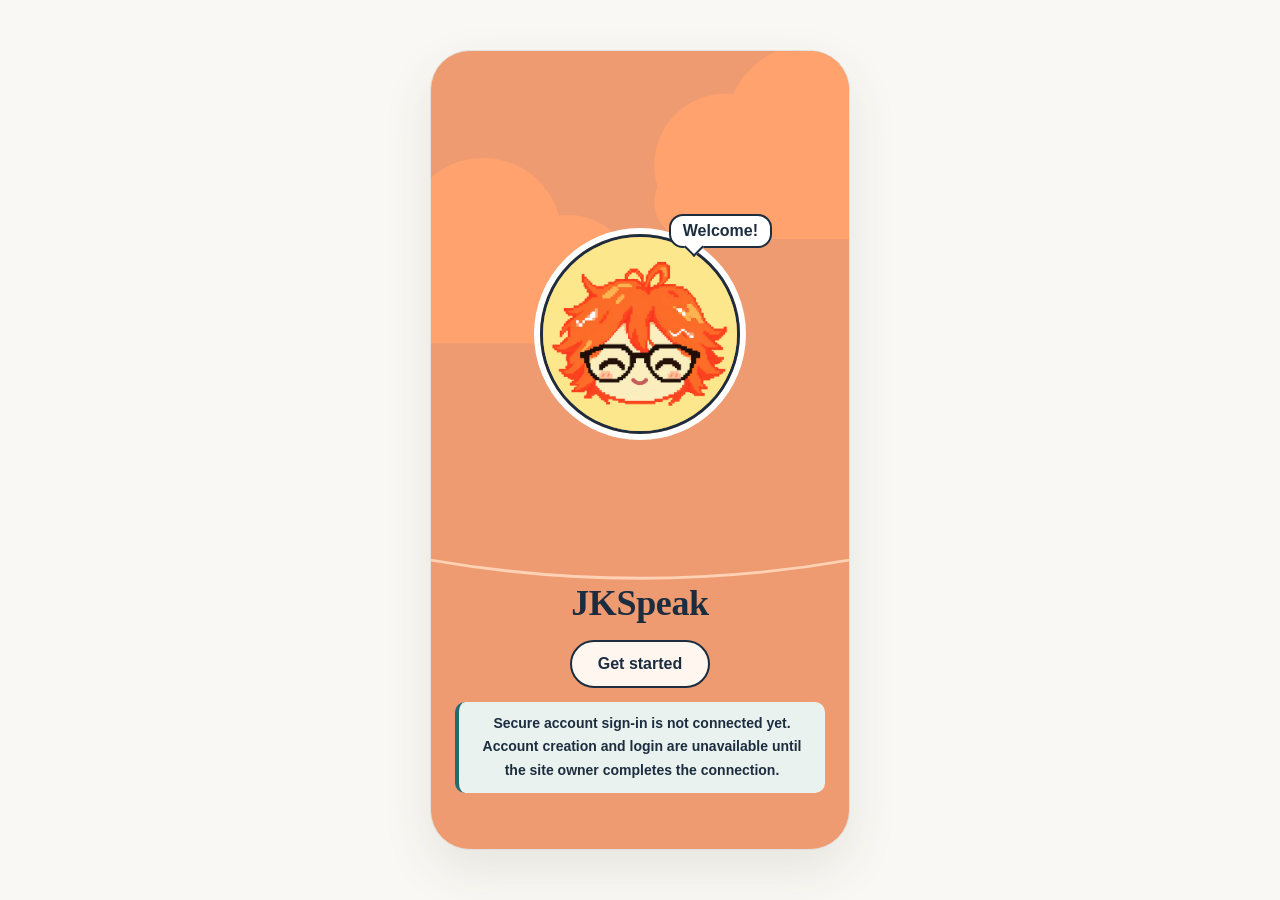
==== commit c7bfe9c5: "Integrate JKSpeak account entry and personalised learning profiles Connect xiulin wang PR #1 screens" ====
--- a/index.html
+++ b/index.html
@@ -1,3 +1,47 @@
 <!doctype html>
-<html lang="en"><head><meta charset="utf-8"><meta name="viewport" content="width=device-width, initial-scale=1"><meta name="theme-color" content="#faf8f4"><meta name="description" content="JKSpeak helps you prepare for university oral exams, Viva and presentation Q&A with focused practice and evidence-linked self-review."><title>JKSpeak — Oral Exam Practice</title><link rel="icon" href="./jkspeak-mark.svg" type="image/svg+xml"><link rel="stylesheet" href="./styles.css"></head>
-<body><a class="skip" href="#main">Skip to content</a><div id="shell"></div><div id="toast" role="status" aria-live="polite" hidden></div><script type="module" src="./app.js"></script></body></html>
+<html lang="en">
+<head>
+<meta charset="utf-8">
+<meta name="viewport" content="width=device-width, initial-scale=1">
+<title>JKSpeak</title>
+<link rel="icon" href="./jkspeak-mark.svg" type="image/svg+xml">
+<link rel="stylesheet" href="./auth.css">
+<style>
+  .splash{background:var(--hair);display:grid;grid-template-rows:1fr auto;place-items:center;
+    padding:32px 24px 56px;text-align:center}
+  .splash .avatar-wrap{width:min(200px,55vw)}
+  .splash .title{position:relative;z-index:1;color:var(--hair-text);margin-bottom:16px}
+  .pill{position:relative;z-index:1;display:inline-block;font-size:var(--fs-button);font-weight:600;
+    background:rgba(255,254,250,.92);color:var(--hair-text);border:2px solid var(--hair-text);
+    border-radius:999px;padding:10px 26px;text-decoration:none}
+</style>
+</head>
+<body class="app" data-auth-page="splash">
+<a class="skip" href="#main">Skip to content</a><main id="main" tabindex="-1" class="screen splash">
+    <svg class="scenery" viewBox="0 0 480 560" preserveAspectRatio="xMidYMid slice" aria-hidden="true">
+      <g fill="#ffa26e">
+        <circle cx="60" cy="150" r="60"/><circle cx="130" cy="130" r="55"/><circle cx="190" cy="160" r="45"/><rect x="0" y="150" width="235" height="55" rx="27"/>
+        <circle cx="300" cy="80" r="50"/><circle cx="360" cy="55" r="60"/><circle cx="430" cy="85" r="48"/><rect x="250" y="80" width="230" height="52" rx="26"/>
+      </g>
+      <path d="M-20 330 Q240 410 500 330" stroke="#ffd2b6" stroke-width="2" fill="none"/>
+      <g fill="#fff">
+        <path class="twinkle" d="M70 260l5 14 14 5-14 5-5 14-5-14-14-5 14-5z"/>
+        <path class="twinkle" d="M250 190l7 19 19 7-19 7-7 19-7-19-19-7 19-7z"/>
+        <path class="twinkle" d="M410 250l4 11 11 4-11 4-4 11-4-11-11-4 11-4z"/>
+        <path class="twinkle" d="M40 40l4 11 11 4-11 4-4 11-4-11-11-4 11-4z"/>
+        <path class="twinkle" d="M440 420l4 11 11 4-11 4-4 11-4-11-11-4 11-4z"/>
+      </g>
+    </svg>
+  <div class="avatar-wrap">
+    <img class="avatar" src="./avatar.png" alt="">
+    <p class="bubble">Welcome!</p>
+  </div>
+  <div>
+    <h1 class="title">JKSpeak</h1>
+    <a class="pill" href="welcome.html">Get started</a>
+  </div>
+</main>
+
+<script type="module" src="./auth-pages.mjs"></script>
+</body>
+</html>
--- a/auth.css
+++ b/auth.css
@@ -0,0 +1,92 @@
+/* Shared styles for the JKSpeak sign-in pages: splash.html, welcome.html, login.html.
+   Kept separate from styles.css so the main app is not affected. */
+:root{
+  --paper:#f7f5ed; --cream:#fffefa; --ink:#30372b; --green:#52684c; --muted:#5d6052;
+  --soft:#e6ebdc; --line:#e2e2d5; --field:#9a9c8c;
+  --hair:#fd6d29; --hair-dark:#ec5d1b; --hair-text:#1a1d16;
+  --focus:#1f4f8a; --serif:Georgia,'Times New Roman',serif;
+  --sans:Inter,-apple-system,BlinkMacSystemFont,'Segoe UI',sans-serif;
+
+  /* Type scale (desktop) */
+  --fs-title:56px;   --lh-title:1.1;
+  --fs-section:34px; --lh-section:1.2;
+  --fs-card:24px;    --lh-card:1.3;
+  --fs-body:17px;    --lh-body:1.5;
+  --fs-caption:14px; --lh-caption:1.4;
+  --fs-button:16px;  --fs-input:17px;
+}
+/* Mobile type scale; phone-style screens use it on every device */
+@media (max-width:760px){
+  :root{--fs-title:36px;--fs-section:26px;--fs-card:20px;--fs-body:16px;--fs-caption:13px;--fs-button:16px;--fs-input:16px}
+}
+.screen{--fs-title:36px;--fs-section:26px;--fs-card:20px;--fs-body:16px;--fs-caption:13px;--fs-button:16px;--fs-input:16px}
+
+*{box-sizing:border-box}
+body{margin:0;min-height:100vh;background:var(--paper);color:var(--ink);font-family:var(--sans);
+  font-size:var(--fs-body);line-height:var(--lh-body);-webkit-text-size-adjust:100%;text-size-adjust:100%}
+p{margin:0}
+.skip{position:absolute;left:-9999px}
+.skip:focus{left:16px;top:16px;background:var(--cream);padding:8px 12px;border-radius:8px;z-index:9}
+:focus-visible{outline:3px solid var(--focus);outline-offset:3px}
+
+/* Phone-style screen: full screen on phones, a phone-sized card on computers */
+body.app{display:grid;place-items:stretch}
+.screen{position:relative;overflow:hidden;min-height:100vh;min-height:100dvh;background:var(--cream);
+  font-size:var(--fs-body);padding:10px 10px 24px}
+@media (min-width:761px){
+  body.app{place-items:center;padding:24px 16px}
+  .screen{width:420px;min-height:800px;border:1px solid var(--line);border-radius:40px;box-shadow:0 20px 50px rgba(48,55,43,.10)}
+}
+
+/* Orange scenery + avatar */
+.scenery{position:absolute;inset:0;width:100%;height:100%}
+.avatar-wrap{position:relative;z-index:1}
+.avatar{width:100%;aspect-ratio:1;border-radius:50%;border:3px solid var(--hair-text);
+  box-shadow:0 0 0 6px var(--cream);object-fit:cover;display:block}
+.bubble{position:absolute;top:-20px;right:-32px;background:#fff;color:var(--ink);
+  border:2px solid var(--hair-text);border-radius:14px;padding:5px 12px;
+  font-size:var(--fs-button);font-weight:600;line-height:1.3;white-space:nowrap}
+.bubble::after{content:"";position:absolute;left:16px;bottom:-8px;width:12px;height:12px;background:#fff;
+  border-right:2px solid var(--hair-text);border-bottom:2px solid var(--hair-text);transform:rotate(45deg)}
+
+/* Text */
+.title{font-family:var(--serif);font-size:var(--fs-title);line-height:var(--lh-title);font-weight:700;margin:0;letter-spacing:-.01em}
+.tagline{font-size:var(--fs-card);line-height:var(--lh-card);font-weight:600;color:var(--green)}
+.caption{font-size:var(--fs-caption);line-height:var(--lh-caption)}
+.muted{color:var(--muted)}
+h1[tabindex]:focus,h2[tabindex]:focus{outline:none}
+a,.link{color:var(--green);font-weight:600;text-decoration:underline;text-underline-offset:2px}
+.link{background:none;border:0;padding:0;font-family:inherit;font-size:inherit;line-height:inherit;cursor:pointer}
+
+/* Buttons */
+.btn{display:flex;align-items:center;justify-content:center;gap:10px;width:100%;font-family:inherit;
+  font-size:var(--fs-button);font-weight:600;line-height:1.25;padding:13px 16px;border-radius:999px;
+  cursor:pointer;border:2px solid var(--ink);background:transparent;color:var(--ink);text-decoration:none}
+.btn-primary{background:var(--hair);color:var(--hair-text);border-color:var(--hair-dark)}
+.btn-primary:hover{background:var(--hair-dark)}
+.btn-social{border-color:var(--line);background:#fff;border-radius:12px}
+.btn-social:hover{border-color:var(--field);background:var(--paper)}
+.btn svg{width:20px;height:20px;flex:none}
+.stack{display:grid;gap:12px}
+
+.status{margin-top:14px;padding:10px 12px;border-radius:10px;background:var(--soft);border-left:4px solid var(--green);font-weight:600}
+.status:empty{display:none}
+
+/* Gentle motion (off when the device asks for reduced motion) */
+@media (prefers-reduced-motion:no-preference){
+  .avatar{animation:float 5s ease-in-out infinite}
+  .bubble{animation:pop .5s .4s ease-out both, sway 5s 1s ease-in-out infinite}
+  .twinkle{animation:twinkle 3s ease-in-out infinite}
+  .twinkle:nth-of-type(2n){animation-delay:-1.5s}
+  .screen{animation:fade .35s ease-out}
+  @keyframes float{0%,100%{transform:translateY(0) rotate(0)}50%{transform:translateY(-6px) rotate(-1.5deg)}}
+  @keyframes pop{from{opacity:0;transform:scale(.6) translateY(6px)}to{opacity:1;transform:none}}
+  @keyframes sway{0%,100%{rotate:0deg}50%{rotate:3deg}}
+  @keyframes twinkle{0%,100%{opacity:1}50%{opacity:.35}}
+  @keyframes fade{from{opacity:0}to{opacity:1}}
+}
+
+/* Integrated from xiulin wang's PR #1; shared JKSpeak identity and real form states. */
+:root{--paper:#faf8f4;--cream:#fff;--ink:#1c2d3f;--green:#236b70;--muted:#526272;--soft:#eaf2f0;--line:#e3e1dc;--field:#8b969f;--hair:#ef9b71;--hair-dark:#c7673b;--hair-text:#1c2d3f;--focus:#236b70}
+.btn{min-height:48px}.btn-primary{background:#b34425;color:#fff;border-color:#b34425}.btn-primary:hover{background:#92361d;border-color:#92361d}.btn:disabled{cursor:not-allowed;opacity:.6}.link{min-height:44px;display:inline-flex;align-items:center}.status{font-size:14px;line-height:1.7}.status.error{background:#fff0e8;color:#7d321e;border-color:#b34425}.account-card{max-width:920px;width:100%;background:var(--cream);border:1px solid var(--line);border-radius:26px;padding:36px;margin:24px auto}.account-card h1{font:600 38px/1.2 var(--serif);margin:12px 0 14px}.account-card h2{font-size:23px;margin:26px 0 14px}.account-card .lead{font-size:16px;color:var(--muted);line-height:1.8}.auth-brand{display:flex;align-items:center;gap:12px;text-decoration:none;font-size:21px;color:var(--ink)}.auth-brand img{width:42px;height:42px}.profile-form{display:grid;gap:20px;margin-top:24px}.profile-form fieldset{border:1px solid var(--line);border-radius:14px;padding:20px;margin:0}.profile-form legend{font-weight:650;padding:0 8px}.form-grid{display:grid;grid-template-columns:1fr 1fr;gap:18px}.field label{display:block;font-size:14px;font-weight:600;margin-bottom:7px}.field input,.field select,.field textarea{width:100%;min-height:46px;padding:12px;font:inherit;font-size:16px;border:1px solid var(--field);border-radius:9px;background:#fff;color:var(--ink)}.field textarea{min-height:100px;resize:vertical}.field small{display:block;font-size:13px;color:var(--muted);margin-top:6px;line-height:1.6}.check-option{display:flex;align-items:flex-start;gap:10px;min-height:44px;font-size:14px;line-height:1.7;padding:8px 0}.check-option input{width:19px;height:19px;flex:none;margin:3px 0 0;accent-color:var(--green)}.auth-actions{display:flex;gap:15px;align-items:center;flex-wrap:wrap}.auth-actions .btn{width:auto;min-width:180px}.notice{background:var(--soft);border:1px solid var(--line);border-radius:12px;padding:16px;font-size:14px;line-height:1.8;margin:18px 0}.account-page{padding:20px}.account-card .caption{font-size:13px;color:var(--muted);line-height:1.8}.check-grid{display:grid;grid-template-columns:1fr 1fr;gap:0 15px}.progress-steps{display:flex;gap:12px;list-style:none;padding:0;font-size:13px;color:var(--muted);margin:25px 0}.progress-steps li{padding:9px 12px;border:1px solid var(--line);border-radius:8px}.progress-steps .active{background:var(--soft);color:var(--green);font-weight:650}.profile-review{padding:20px;background:var(--soft);border-radius:14px}.profile-review dt{font-weight:600;margin-top:12px}.profile-review dd{margin:4px 0 0;overflow-wrap:anywhere}.password-field{position:relative}.password-toggle{margin-top:8px;font-size:13px}.sr-only{position:absolute;width:1px;height:1px;overflow:hidden;clip-path:inset(50%)}
+@media(max-width:760px){.account-page{padding:0}.account-card{margin:0;padding:24px 18px;border:0;border-radius:0}.account-card h1{font-size:32px}.form-grid,.check-grid{grid-template-columns:1fr}.profile-form fieldset{padding:16px}.auth-actions .btn{width:100%}.progress-steps{gap:5px;font-size:12px}.progress-steps li{padding:8px}.account-card .auth-brand{margin-bottom:25px}.screen{overflow:visible}.hero{overflow:hidden!important}}
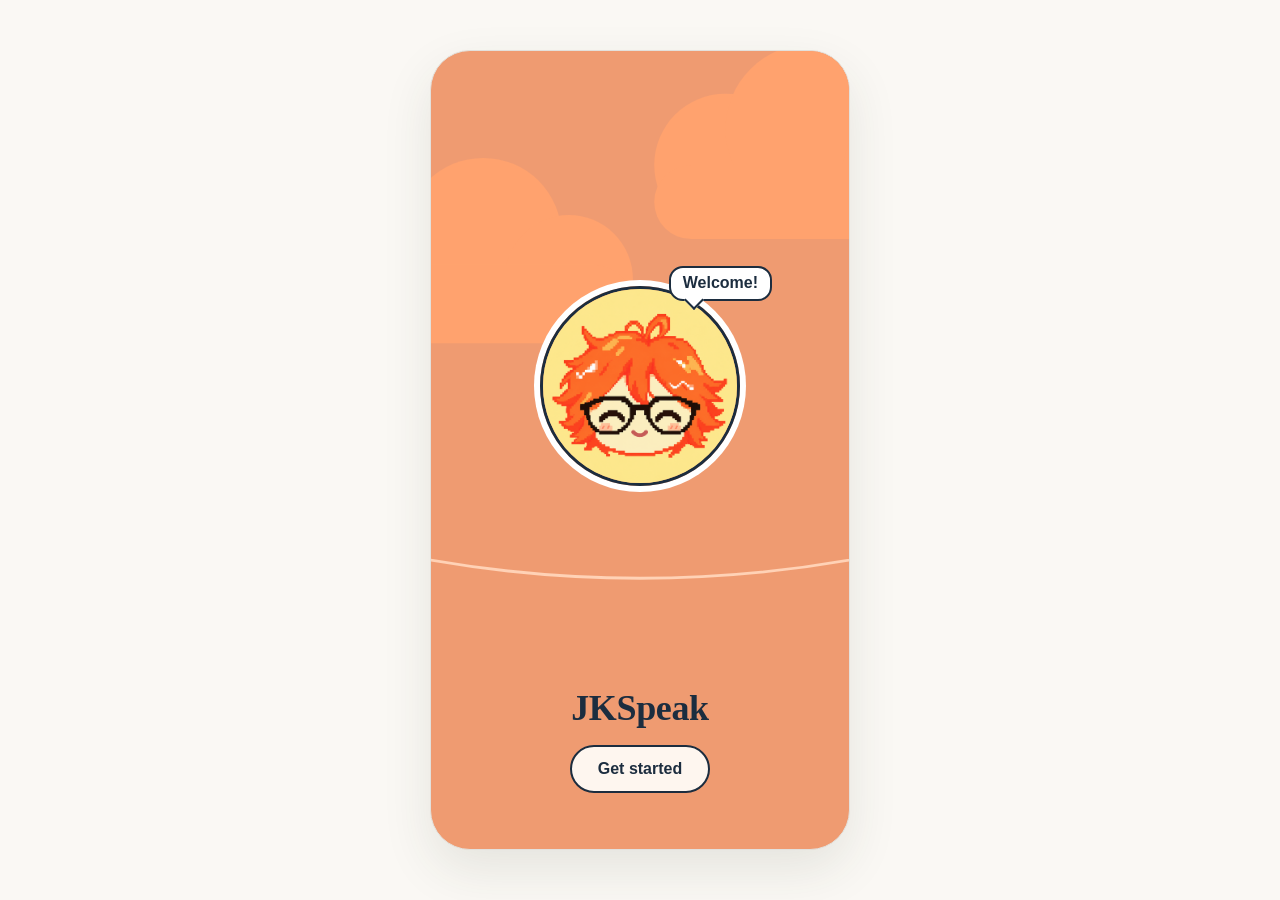
==== commit 5ea854db: "Version account entry assets to avoid stale pre-login bundles" ====
--- a/index.html
+++ b/index.html
@@ -5,7 +5,7 @@
 <meta name="viewport" content="width=device-width, initial-scale=1">
 <title>JKSpeak</title>
 <link rel="icon" href="./jkspeak-mark.svg" type="image/svg+xml">
-<link rel="stylesheet" href="./auth.css">
+<link rel="stylesheet" href="./auth.css?v=accounts-20261018">
 <style>
   .splash{background:var(--hair);display:grid;grid-template-rows:1fr auto;place-items:center;
     padding:32px 24px 56px;text-align:center}
@@ -42,6 +42,6 @@
   </div>
 </main>
 
-<script type="module" src="./auth-pages.mjs"></script>
+<script type="module" src="./auth-pages.mjs?v=accounts-20261018"></script>
 </body>
 </html>
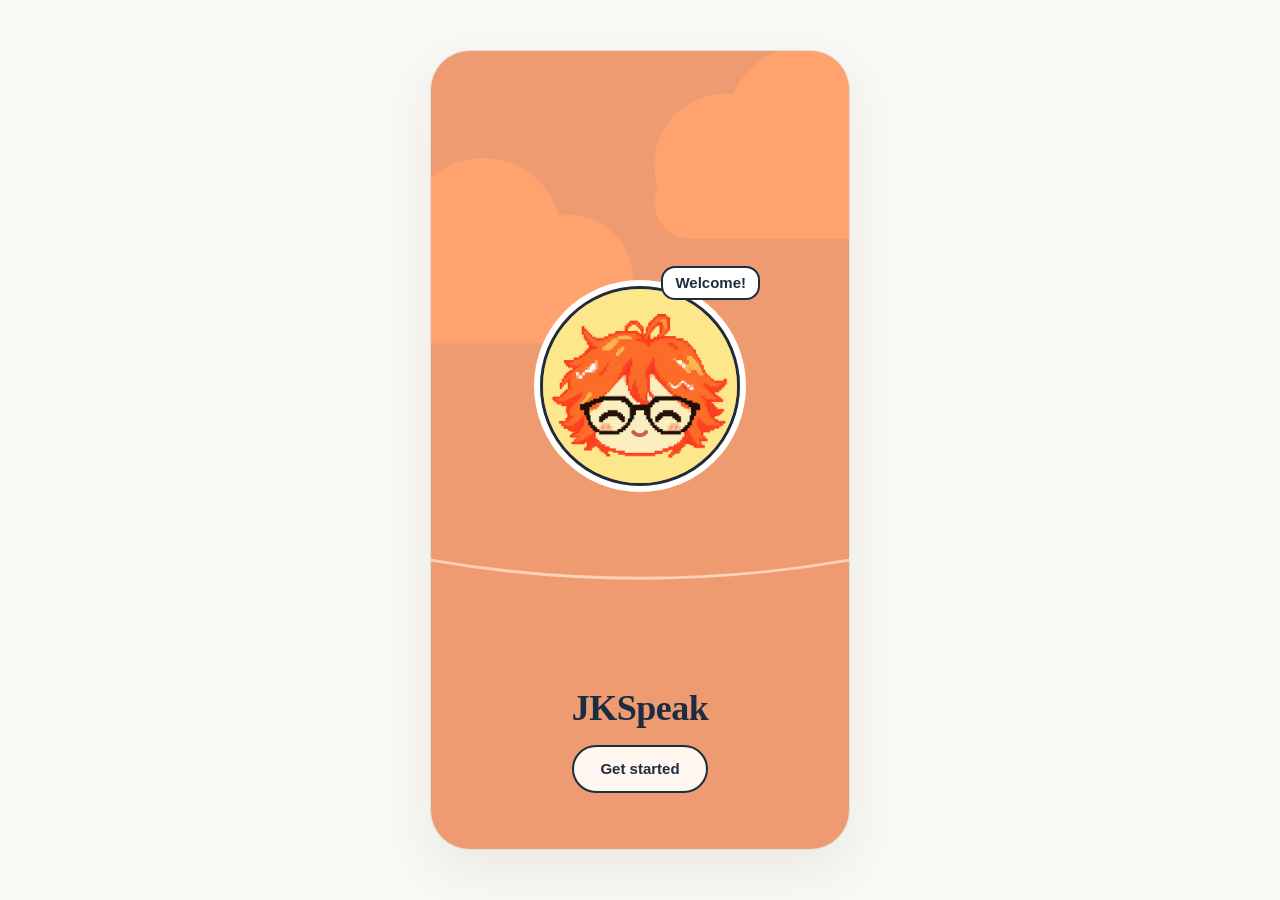
==== commit 755ea3e0: "Unify account screens and recover from expired email links" ====
--- a/index.html
+++ b/index.html
@@ -5,7 +5,7 @@
 <meta name="viewport" content="width=device-width, initial-scale=1">
 <title>JKSpeak</title>
 <link rel="icon" href="./jkspeak-mark.svg" type="image/svg+xml">
-<link rel="stylesheet" href="./auth.css?v=accounts-20261018">
+<link rel="stylesheet" href="./auth.css?v=flow-20261018-2">
 <style>
   .splash{background:var(--hair);display:grid;grid-template-rows:1fr auto;place-items:center;
     padding:32px 24px 56px;text-align:center}
@@ -42,6 +42,6 @@
   </div>
 </main>
 
-<script type="module" src="./auth-pages.mjs?v=accounts-20261018"></script>
+<script type="module" src="./auth-pages.mjs?v=flow-20261018-2"></script>
 </body>
 </html>
--- a/auth.css
+++ b/auth.css
@@ -1,92 +1,11 @@
-/* Shared styles for the JKSpeak sign-in pages: splash.html, welcome.html, login.html.
-   Kept separate from styles.css so the main app is not affected. */
-:root{
-  --paper:#f7f5ed; --cream:#fffefa; --ink:#30372b; --green:#52684c; --muted:#5d6052;
-  --soft:#e6ebdc; --line:#e2e2d5; --field:#9a9c8c;
-  --hair:#fd6d29; --hair-dark:#ec5d1b; --hair-text:#1a1d16;
-  --focus:#1f4f8a; --serif:Georgia,'Times New Roman',serif;
-  --sans:Inter,-apple-system,BlinkMacSystemFont,'Segoe UI',sans-serif;
-
-  /* Type scale (desktop) */
-  --fs-title:56px;   --lh-title:1.1;
-  --fs-section:34px; --lh-section:1.2;
-  --fs-card:24px;    --lh-card:1.3;
-  --fs-body:17px;    --lh-body:1.5;
-  --fs-caption:14px; --lh-caption:1.4;
-  --fs-button:16px;  --fs-input:17px;
-}
-/* Mobile type scale; phone-style screens use it on every device */
-@media (max-width:760px){
-  :root{--fs-title:36px;--fs-section:26px;--fs-card:20px;--fs-body:16px;--fs-caption:13px;--fs-button:16px;--fs-input:16px}
-}
-.screen{--fs-title:36px;--fs-section:26px;--fs-card:20px;--fs-body:16px;--fs-caption:13px;--fs-button:16px;--fs-input:16px}
-
-*{box-sizing:border-box}
-body{margin:0;min-height:100vh;background:var(--paper);color:var(--ink);font-family:var(--sans);
-  font-size:var(--fs-body);line-height:var(--lh-body);-webkit-text-size-adjust:100%;text-size-adjust:100%}
-p{margin:0}
-.skip{position:absolute;left:-9999px}
-.skip:focus{left:16px;top:16px;background:var(--cream);padding:8px 12px;border-radius:8px;z-index:9}
-:focus-visible{outline:3px solid var(--focus);outline-offset:3px}
-
-/* Phone-style screen: full screen on phones, a phone-sized card on computers */
-body.app{display:grid;place-items:stretch}
-.screen{position:relative;overflow:hidden;min-height:100vh;min-height:100dvh;background:var(--cream);
-  font-size:var(--fs-body);padding:10px 10px 24px}
-@media (min-width:761px){
-  body.app{place-items:center;padding:24px 16px}
-  .screen{width:420px;min-height:800px;border:1px solid var(--line);border-radius:40px;box-shadow:0 20px 50px rgba(48,55,43,.10)}
-}
-
-/* Orange scenery + avatar */
-.scenery{position:absolute;inset:0;width:100%;height:100%}
-.avatar-wrap{position:relative;z-index:1}
-.avatar{width:100%;aspect-ratio:1;border-radius:50%;border:3px solid var(--hair-text);
-  box-shadow:0 0 0 6px var(--cream);object-fit:cover;display:block}
-.bubble{position:absolute;top:-20px;right:-32px;background:#fff;color:var(--ink);
-  border:2px solid var(--hair-text);border-radius:14px;padding:5px 12px;
-  font-size:var(--fs-button);font-weight:600;line-height:1.3;white-space:nowrap}
-.bubble::after{content:"";position:absolute;left:16px;bottom:-8px;width:12px;height:12px;background:#fff;
-  border-right:2px solid var(--hair-text);border-bottom:2px solid var(--hair-text);transform:rotate(45deg)}
-
-/* Text */
-.title{font-family:var(--serif);font-size:var(--fs-title);line-height:var(--lh-title);font-weight:700;margin:0;letter-spacing:-.01em}
-.tagline{font-size:var(--fs-card);line-height:var(--lh-card);font-weight:600;color:var(--green)}
-.caption{font-size:var(--fs-caption);line-height:var(--lh-caption)}
-.muted{color:var(--muted)}
-h1[tabindex]:focus,h2[tabindex]:focus{outline:none}
-a,.link{color:var(--green);font-weight:600;text-decoration:underline;text-underline-offset:2px}
-.link{background:none;border:0;padding:0;font-family:inherit;font-size:inherit;line-height:inherit;cursor:pointer}
-
-/* Buttons */
-.btn{display:flex;align-items:center;justify-content:center;gap:10px;width:100%;font-family:inherit;
-  font-size:var(--fs-button);font-weight:600;line-height:1.25;padding:13px 16px;border-radius:999px;
-  cursor:pointer;border:2px solid var(--ink);background:transparent;color:var(--ink);text-decoration:none}
-.btn-primary{background:var(--hair);color:var(--hair-text);border-color:var(--hair-dark)}
-.btn-primary:hover{background:var(--hair-dark)}
-.btn-social{border-color:var(--line);background:#fff;border-radius:12px}
-.btn-social:hover{border-color:var(--field);background:var(--paper)}
-.btn svg{width:20px;height:20px;flex:none}
-.stack{display:grid;gap:12px}
-
-.status{margin-top:14px;padding:10px 12px;border-radius:10px;background:var(--soft);border-left:4px solid var(--green);font-weight:600}
-.status:empty{display:none}
-
-/* Gentle motion (off when the device asks for reduced motion) */
-@media (prefers-reduced-motion:no-preference){
-  .avatar{animation:float 5s ease-in-out infinite}
-  .bubble{animation:pop .5s .4s ease-out both, sway 5s 1s ease-in-out infinite}
-  .twinkle{animation:twinkle 3s ease-in-out infinite}
-  .twinkle:nth-of-type(2n){animation-delay:-1.5s}
-  .screen{animation:fade .35s ease-out}
-  @keyframes float{0%,100%{transform:translateY(0) rotate(0)}50%{transform:translateY(-6px) rotate(-1.5deg)}}
-  @keyframes pop{from{opacity:0;transform:scale(.6) translateY(6px)}to{opacity:1;transform:none}}
-  @keyframes sway{0%,100%{rotate:0deg}50%{rotate:3deg}}
-  @keyframes twinkle{0%,100%{opacity:1}50%{opacity:.35}}
-  @keyframes fade{from{opacity:0}to{opacity:1}}
-}
-
-/* Integrated from xiulin wang's PR #1; shared JKSpeak identity and real form states. */
-:root{--paper:#faf8f4;--cream:#fff;--ink:#1c2d3f;--green:#236b70;--muted:#526272;--soft:#eaf2f0;--line:#e3e1dc;--field:#8b969f;--hair:#ef9b71;--hair-dark:#c7673b;--hair-text:#1c2d3f;--focus:#236b70}
-.btn{min-height:48px}.btn-primary{background:#b34425;color:#fff;border-color:#b34425}.btn-primary:hover{background:#92361d;border-color:#92361d}.btn:disabled{cursor:not-allowed;opacity:.6}.link{min-height:44px;display:inline-flex;align-items:center}.status{font-size:14px;line-height:1.7}.status.error{background:#fff0e8;color:#7d321e;border-color:#b34425}.account-card{max-width:920px;width:100%;background:var(--cream);border:1px solid var(--line);border-radius:26px;padding:36px;margin:24px auto}.account-card h1{font:600 38px/1.2 var(--serif);margin:12px 0 14px}.account-card h2{font-size:23px;margin:26px 0 14px}.account-card .lead{font-size:16px;color:var(--muted);line-height:1.8}.auth-brand{display:flex;align-items:center;gap:12px;text-decoration:none;font-size:21px;color:var(--ink)}.auth-brand img{width:42px;height:42px}.profile-form{display:grid;gap:20px;margin-top:24px}.profile-form fieldset{border:1px solid var(--line);border-radius:14px;padding:20px;margin:0}.profile-form legend{font-weight:650;padding:0 8px}.form-grid{display:grid;grid-template-columns:1fr 1fr;gap:18px}.field label{display:block;font-size:14px;font-weight:600;margin-bottom:7px}.field input,.field select,.field textarea{width:100%;min-height:46px;padding:12px;font:inherit;font-size:16px;border:1px solid var(--field);border-radius:9px;background:#fff;color:var(--ink)}.field textarea{min-height:100px;resize:vertical}.field small{display:block;font-size:13px;color:var(--muted);margin-top:6px;line-height:1.6}.check-option{display:flex;align-items:flex-start;gap:10px;min-height:44px;font-size:14px;line-height:1.7;padding:8px 0}.check-option input{width:19px;height:19px;flex:none;margin:3px 0 0;accent-color:var(--green)}.auth-actions{display:flex;gap:15px;align-items:center;flex-wrap:wrap}.auth-actions .btn{width:auto;min-width:180px}.notice{background:var(--soft);border:1px solid var(--line);border-radius:12px;padding:16px;font-size:14px;line-height:1.8;margin:18px 0}.account-page{padding:20px}.account-card .caption{font-size:13px;color:var(--muted);line-height:1.8}.check-grid{display:grid;grid-template-columns:1fr 1fr;gap:0 15px}.progress-steps{display:flex;gap:12px;list-style:none;padding:0;font-size:13px;color:var(--muted);margin:25px 0}.progress-steps li{padding:9px 12px;border:1px solid var(--line);border-radius:8px}.progress-steps .active{background:var(--soft);color:var(--green);font-weight:650}.profile-review{padding:20px;background:var(--soft);border-radius:14px}.profile-review dt{font-weight:600;margin-top:12px}.profile-review dd{margin:4px 0 0;overflow-wrap:anywhere}.password-field{position:relative}.password-toggle{margin-top:8px;font-size:13px}.sr-only{position:absolute;width:1px;height:1px;overflow:hidden;clip-path:inset(50%)}
-@media(max-width:760px){.account-page{padding:0}.account-card{margin:0;padding:24px 18px;border:0;border-radius:0}.account-card h1{font-size:32px}.form-grid,.check-grid{grid-template-columns:1fr}.profile-form fieldset{padding:16px}.auth-actions .btn{width:100%}.progress-steps{gap:5px;font-size:12px}.progress-steps li{padding:8px}.account-card .auth-brand{margin-bottom:25px}.screen{overflow:visible}.hero{overflow:hidden!important}}
+/* A single 420px canvas and spacing scale, shared with the original splash. */
+:root{--paper:#faf8f4;--cream:#fff;--ink:#1c2d3f;--green:#236b70;--muted:#526272;--soft:#eaf2f0;--line:#e3e1dc;--field:#929da6;--hair:#ef9b71;--hair-dark:#c7673b;--hair-text:#1c2d3f;--focus:#236b70;--serif:Georgia,'Times New Roman',serif;--sans:Inter,-apple-system,BlinkMacSystemFont,'Segoe UI',sans-serif;--space-field:20px;--space-section:24px;--space-small:8px;--fs-title:36px;--lh-title:1.1;--fs-section:26px;--lh-section:1.3;--fs-card:20px;--lh-card:1.4;--fs-body:16px;--lh-body:1.6;--fs-caption:13px;--lh-caption:1.6;--fs-button:15px;--fs-input:16px;font-family:var(--sans);color:var(--ink);background:var(--paper)}
+*{box-sizing:border-box}body{margin:0;min-height:100vh;min-height:100dvh;background:var(--paper);color:var(--ink);font:16px/1.6 var(--sans);-webkit-text-size-adjust:100%}body.app{display:grid;place-items:center;padding:24px 16px}p,h1,h2,h3{margin:0}a{color:var(--green);text-underline-offset:3px}button,input,select,textarea{font:inherit}button{cursor:pointer}:focus-visible{outline:3px solid var(--focus);outline-offset:3px}[hidden]{display:none!important}.skip{position:absolute;left:-9999px}.skip:focus{left:16px;top:16px;background:var(--cream);padding:10px 14px;border-radius:8px;z-index:9}
+.screen{position:relative;width:420px;max-width:100%;min-height:800px;background:var(--cream);border:1px solid var(--line);border-radius:40px;box-shadow:0 20px 50px #1c2d3f12;overflow:hidden;padding:10px 10px 24px}.flow-screen{padding:24px;overflow:visible}.flow-brand{display:flex;align-items:center;justify-content:space-between;gap:16px;margin-bottom:32px}.flow-brand>a,.auth-brand{display:flex;align-items:center;gap:10px;text-decoration:none;color:var(--ink);font-size:20px}.flow-brand>a>img,.auth-brand img{width:40px;height:40px}.mini-avatar{width:42px;height:42px;object-fit:cover;border-radius:50%;border:1px solid var(--line)}.flow-heading{display:grid;gap:12px;margin-bottom:24px}.flow-heading h1,.flow-screen>h1{font:600 29px/1.25 var(--serif);letter-spacing:-.4px;overflow-wrap:break-word}.lead{font-size:14px;line-height:1.75;color:var(--muted)}.flow-form,.question-content{display:grid;gap:var(--space-field)}.field{display:grid;gap:8px}.field label,.choice-group legend{font-size:14px;line-height:1.5;font-weight:650}.field input,.field select,.field textarea{width:100%;min-width:0;min-height:48px;border:1px solid var(--field);border-radius:10px;background:#fff;color:var(--ink);padding:11px 12px;font-size:16px;line-height:1.5}.field textarea{min-height:96px;resize:vertical}.field small,.helper,.caption{font-size:12px;line-height:1.7;color:var(--muted)}.field input:focus-visible,.field select:focus-visible,.field textarea:focus-visible{outline-offset:2px}.field input[aria-invalid=true]{border-color:#b34425}.choice-group{display:grid;gap:8px;border:0;padding:0;margin:0;min-width:0}.choice-group legend{padding:0;margin-bottom:10px}.choice-option{display:flex;align-items:flex-start;gap:12px;border:1px solid var(--line);border-radius:12px;min-height:48px;padding:12px;font-size:14px;line-height:1.6;cursor:pointer;background:#fff}.choice-option:has(input:checked){border-color:var(--green);background:var(--soft)}.choice-option input,.check-option input{width:18px;height:18px;flex:none;margin:3px 0 0;accent-color:var(--green)}.check-option{display:flex;align-items:flex-start;gap:10px;font-size:13px;line-height:1.7;min-height:44px}.consent-option{font-weight:550}.question-content>.helper{margin-top:-4px}.optional-detail summary,.email-help summary{font-size:13px;font-weight:600;color:var(--green);cursor:pointer;min-height:44px;align-content:center}.optional-detail .field{margin-top:12px}.btn{display:flex;align-items:center;justify-content:center;gap:8px;width:100%;min-height:48px;padding:12px 14px;border:1px solid var(--line);border-radius:14px;background:#fff;color:var(--ink);font-size:14px;font-weight:650;line-height:1.5;text-align:center;text-decoration:none}.btn-primary{background:#b34425;color:#fff;border-color:#b34425}.btn-primary:hover{background:#92361d;border-color:#92361d}.btn:disabled{opacity:.55;cursor:not-allowed}.flow-actions{display:grid;gap:12px;margin-top:24px}.flow-form>.flow-actions{margin-top:4px}.wizard-actions{grid-template-columns:minmax(0,.8fr) minmax(0,1.2fr)}.link{display:inline-flex;align-items:center;min-height:44px;font-size:13px;font-weight:600}.secondary-link{margin-top:-12px;justify-self:start}.help-link{margin-top:16px}.wizard-meta{display:grid;gap:10px;margin-bottom:24px}.wizard-meta>span{font-size:12px;line-height:1.5;color:var(--muted)}.wizard-meta progress{display:block;width:100%;height:5px;border:0;border-radius:10px;accent-color:var(--green)}#wizard-exit{margin-top:16px}#wizard-panels>section{min-width:0}.status{margin-top:20px;padding:12px 14px;font-size:13px;line-height:1.7;background:var(--soft);border:1px solid var(--line);border-left:3px solid var(--green);border-radius:10px;color:var(--ink);overflow-wrap:anywhere}.status.error{background:#fff0e8;color:#7d321e;border-color:#e2c9bc}.status:empty{display:none}.notice{display:grid;gap:10px;padding:16px;border-radius:14px;border:1px solid var(--line);background:var(--soft);font-size:14px;line-height:1.75;margin-top:20px}.review-stack{display:grid;gap:16px}.review-section{padding:16px;border:1px solid var(--line);border-radius:14px;background:#fafbf9}.review-heading{display:flex;align-items:center;justify-content:space-between;gap:12px;margin-bottom:12px}.review-heading h2{font-size:15px;line-height:1.5;font-weight:650}.review-heading button{font-size:12px;min-height:36px;background:transparent;border:0;color:var(--green);text-decoration:underline}.review-section dl{display:grid;gap:12px;margin:0}.review-section dl>div{display:grid;gap:3px}.review-section dt{font-size:12px;color:var(--muted)}.review-section dd{margin:0;font-size:14px;line-height:1.7;overflow-wrap:anywhere}.review-consent{margin-top:20px}.review-section .helper{margin-top:8px}.email-illustration{display:grid;place-items:center;width:64px;height:64px;border-radius:20px;background:var(--soft);color:var(--green);font-size:30px;margin:8px 0 24px}.email-address{font-weight:650;overflow-wrap:anywhere}.email-help{margin-top:20px}.email-help .flow-form{margin-top:16px}.email-help .helper{margin:4px 0 12px}#verify-email-link{margin-top:24px}.welcome-art{position:relative;display:grid;place-items:center;height:240px;border-radius:24px;background:var(--hair);margin-bottom:28px}.welcome-art>img{width:136px;border-radius:50%;border:3px solid var(--ink);box-shadow:0 0 0 6px #fff8}.welcome-art>span{position:absolute;right:24px;top:34px;border:1px solid var(--ink);padding:5px 12px;border-radius:12px;background:#fff;font-size:14px;font-weight:650}.flow-screen.policy-screen h2{font-size:19px;line-height:1.4;margin:24px 0 12px}.flow-screen.policy-screen p{font-size:14px;line-height:1.8;margin:12px 0}.policy-screen .auth-brand{margin-bottom:28px}
+/* Splash illustration retained from xiulin wang's design. */
+.scenery{position:absolute;inset:0;width:100%;height:100%}.avatar-wrap{position:relative;z-index:1}.avatar{width:100%;aspect-ratio:1;border-radius:50%;border:3px solid var(--hair-text);box-shadow:0 0 0 6px var(--cream);object-fit:cover;display:block}.bubble{position:absolute;top:-20px;right:-20px;background:#fff;color:var(--ink);border:2px solid var(--hair-text);border-radius:14px;padding:5px 12px;font-size:15px;font-weight:600;line-height:1.3}.title{font:700 36px/1.1 var(--serif);letter-spacing:-.5px}.tagline{font-size:20px;line-height:1.4;font-weight:600;color:var(--green)}
+@media(max-width:460px){body.app{padding:0;display:block}.screen{width:100%;min-height:100vh;min-height:100dvh;border:0;border-radius:0;box-shadow:none}.flow-screen{padding:24px}.flow-heading h1,.flow-screen>h1{font-size:28px}.welcome-art{height:220px}}
+@media(prefers-reduced-motion:no-preference){.splash .avatar{animation:float 5s ease-in-out infinite}.splash .twinkle{animation:twinkle 3s ease-in-out infinite}@keyframes float{50%{transform:translateY(-6px)}}@keyframes twinkle{50%{opacity:.4}}}
+/* Keep review labels and answers easy to scan without a long stack of empty space. */
+.review-section dl>div{grid-template-columns:96px minmax(0,1fr);gap:12px;align-items:baseline}.review-heading{margin-bottom:8px}.review-section dl{gap:10px}
+.wizard-meta progress::-webkit-progress-bar{background:var(--line);border-radius:10px}.wizard-meta progress::-webkit-progress-value{background:var(--green);border-radius:10px}.wizard-meta progress::-moz-progress-bar{background:var(--green);border-radius:10px}
